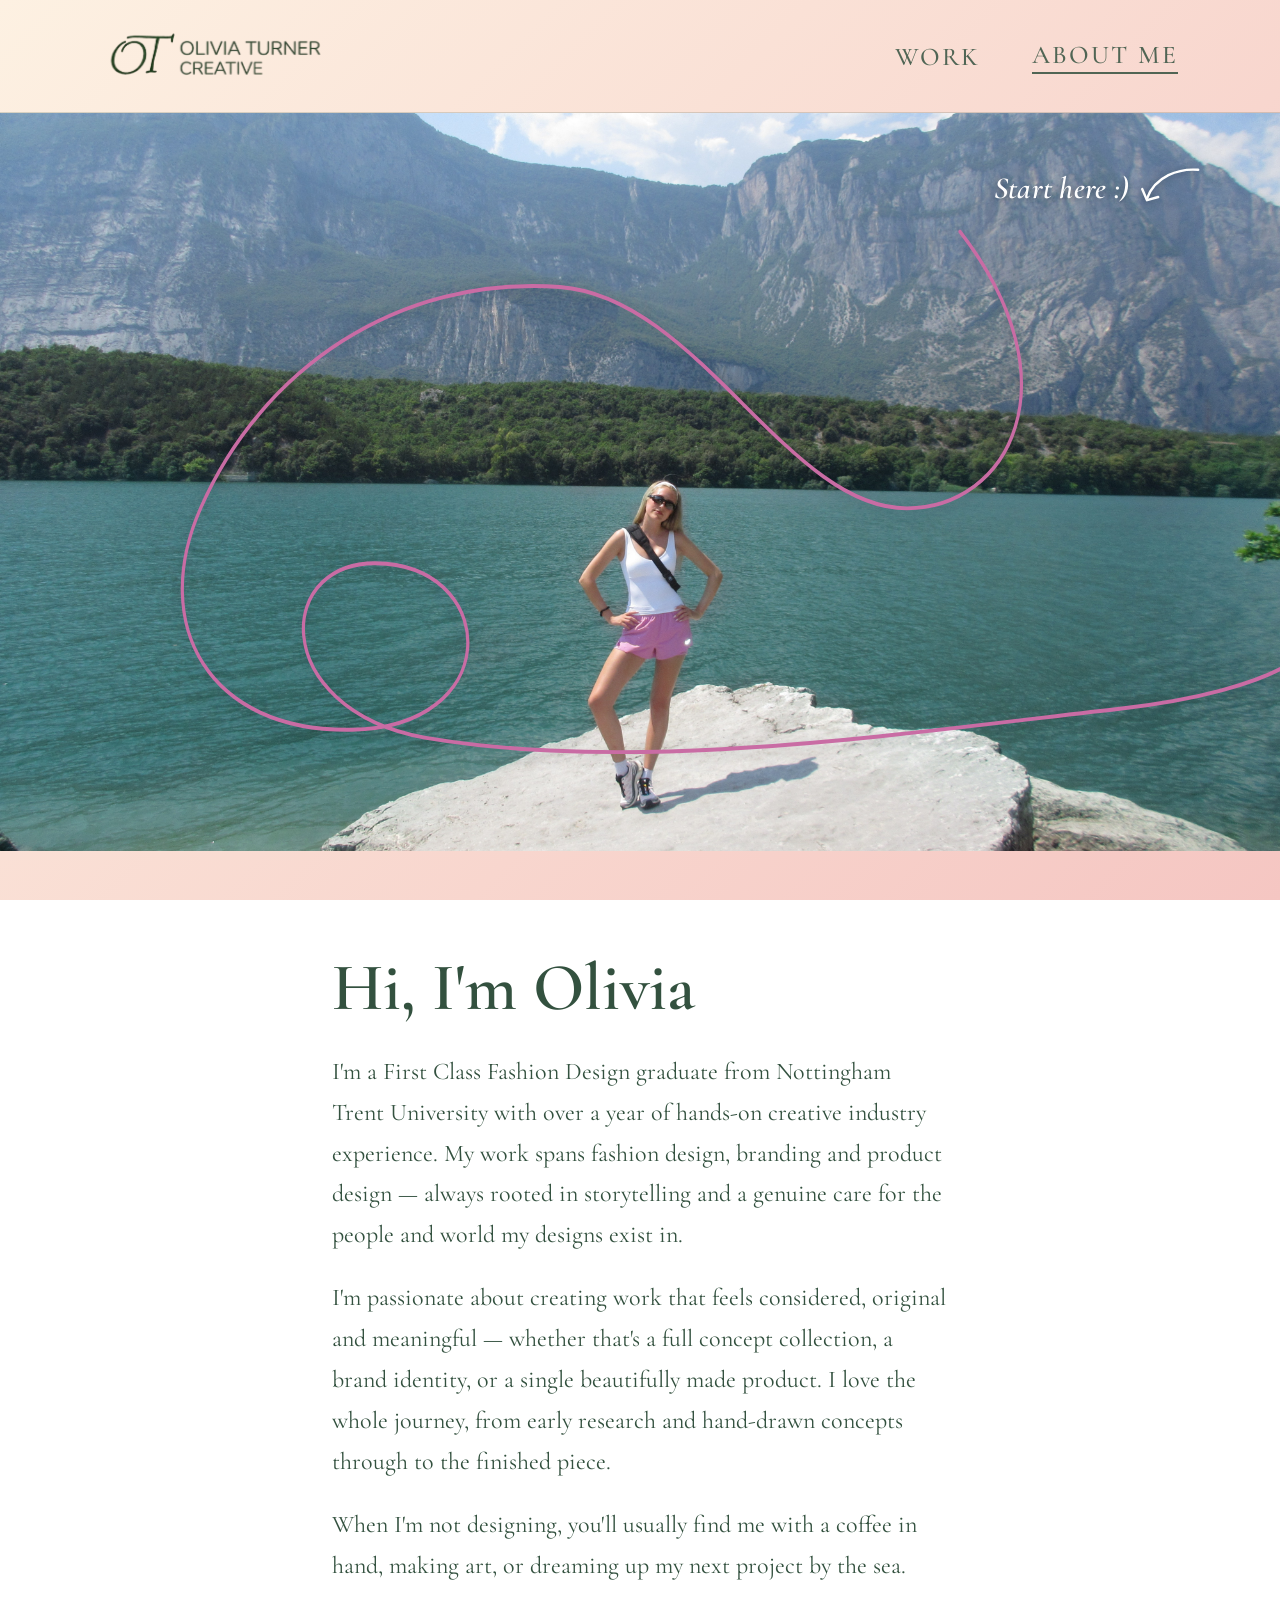
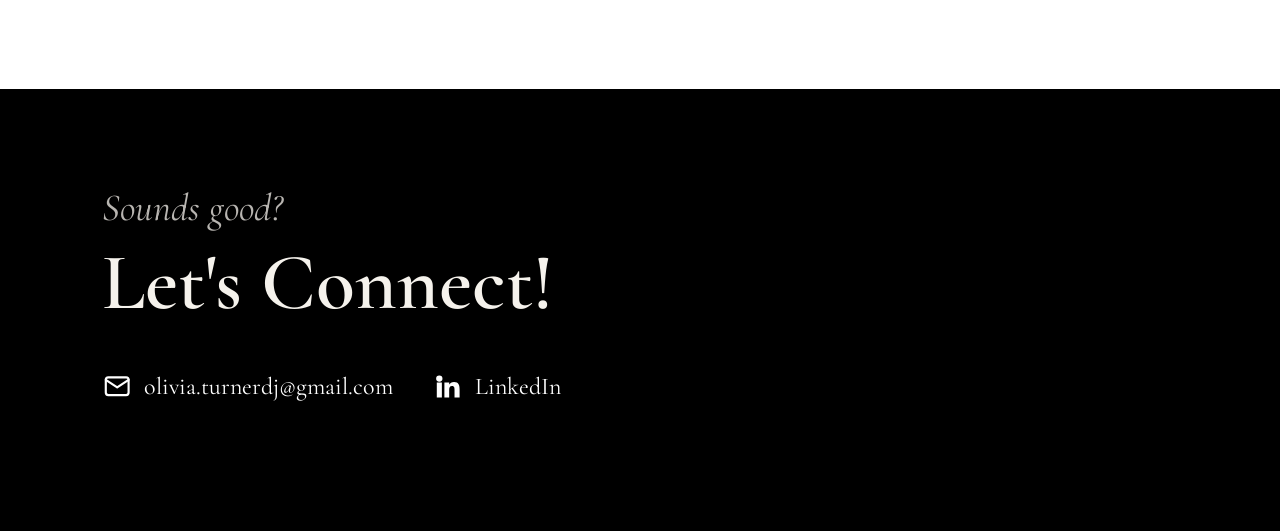
==== about.html @ 622c9cf6 "Add About Me page, rename projects 4/5, drop homepage contact footer - New about.html: hero photo, i" ====
<!DOCTYPE html>
<html lang="en">
<head>
  <meta charset="UTF-8" />
  <meta name="viewport" content="width=device-width, initial-scale=1.0" />
  <title>About Me - Olivia Turner</title>
  <link rel="preconnect" href="https://fonts.googleapis.com" />
  <link rel="preconnect" href="https://fonts.gstatic.com" crossorigin />
  <link
    href="https://fonts.googleapis.com/css2?family=Cormorant+Garamond:ital,wght@0,400;0,500;0,600;1,500&display=swap"
    rel="stylesheet"
  />
  <link rel="stylesheet" href="css/style.css" />
</head>
<body>

  <div class="bg-glow" aria-hidden="true"></div>

  <header class="site-header">
    <a href="index.html" aria-label="Back to homepage">
      <img class="site-logo" src="logo.png" alt="Olivia Turner" />
    </a>
    <nav class="site-nav">
      <a href="index.html#projects">Work</a>
      <a href="about.html" class="is-current">About Me</a>
    </nav>
  </header>

  <main class="about">

    <!-- Hero: save your photo in the project root as `about-me.jpg`
         (a warm placeholder shows until then). -->
    <section class="about-hero">
      <div class="about-hero-photo"></div>

      <svg class="about-wave" viewBox="0 0 1200 560" preserveAspectRatio="none" aria-hidden="true">
        <path id="aboutWavePath" d="" />
      </svg>

      <div class="about-start" aria-hidden="true">
        <span>Start here :)</span>
        <svg class="about-start-arrow" viewBox="0 0 80 60" fill="none" xmlns="http://www.w3.org/2000/svg">
          <path d="M74 6 C 50 4, 20 14, 10 42" stroke="currentColor" stroke-width="3" stroke-linecap="round"/>
          <path d="M4 30 L 10 44 L 24 40" stroke="currentColor" stroke-width="3" stroke-linecap="round" stroke-linejoin="round"/>
        </svg>
      </div>

      <!-- Hover dots + labels injected by js/about.js -->
      <div class="about-dots" id="aboutDots"></div>
    </section>

    <section class="about-intro">
      <h1>Hi, I'm Olivia</h1>
      <p>
        I'm a First Class Fashion Design graduate from Nottingham Trent
        University with over a year of hands-on creative industry experience.
        My work spans fashion design, branding and product design — always
        rooted in storytelling and a genuine care for the people and world my
        designs exist in.
      </p>
      <p>
        I'm passionate about creating work that feels considered, original and
        meaningful — whether that's a full concept collection, a brand identity,
        or a single beautifully made product. I love the whole journey, from
        early research and hand-drawn concepts through to the finished piece.
      </p>
      <p>
        When I'm not designing, you'll usually find me with a coffee in hand,
        making art, or dreaming up my next project by the sea.
      </p>
    </section>

    <section class="about-connect">
      <p class="about-connect-lead">Sounds good?</p>
      <h2>Let's Connect!</h2>
      <div class="about-connect-links">
        <a class="about-connect-link" href="mailto:olivia.turnerdj@gmail.com">
          <svg viewBox="0 0 24 24" fill="none" stroke="currentColor" stroke-width="1.7" stroke-linecap="round" stroke-linejoin="round" aria-hidden="true">
            <rect x="3" y="5" width="18" height="14" rx="2"/>
            <path d="M3 7l9 6 9-6"/>
          </svg>
          <span>olivia.turnerdj@gmail.com</span>
        </a>
        <a class="about-connect-link" href="https://www.linkedin.com/in/olivia-turner-design" target="_blank" rel="noopener">
          <svg viewBox="0 0 24 24" fill="currentColor" aria-hidden="true">
            <path d="M4.98 3.5a2.5 2.5 0 100 5 2.5 2.5 0 000-5zM3 9h4v12H3zM9 9h3.8v1.64h.05c.53-1 1.83-2.05 3.76-2.05C20.4 8.59 21 11.2 21 14.34V21h-4v-5.9c0-1.41-.03-3.22-1.96-3.22-1.96 0-2.26 1.53-2.26 3.11V21H9z"/>
          </svg>
          <span>LinkedIn</span>
        </a>
      </div>
    </section>

  </main>

  <script src="js/about.js"></script>
</body>
</html>
---- css/style.css ----
:root {
  --bg-start: #fdf1e2;
  --bg-end: #f5c6c2;
  --bg: #fbe3da;
  --fg: #33513f;
  --muted: #8a9182;
  --accent: #33513f;
  --marquee-color: #e8628f;
  --card-bg: #fffdf9;
  --about-line: #c96ca4; /* matched to the pink shorts in me.JPEG */
}

* {
  box-sizing: border-box;
}

html {
  scroll-behavior: smooth;
}

body {
  margin: 0;
  padding: 0;
  background: linear-gradient(135deg, var(--bg-start), var(--bg-end)) fixed;
  color: var(--fg);
  font-family: "Cormorant Garamond", "Times New Roman", Georgia, serif;
  position: relative;
}

/* Reactive background glow */
.bg-glow {
  position: fixed;
  inset: 0;
  z-index: -1;
  pointer-events: none;
  background: radial-gradient(
    38vw circle at var(--mx, 50%) var(--my, 35%),
    rgba(255, 255, 255, 0.55),
    rgba(255, 255, 255, 0) 65%
  );
}

/* Header */
.site-header {
  display: flex;
  align-items: center;
  justify-content: space-between;
  padding: 1.5rem 8vw;
  border-bottom: 1px solid rgba(51, 81, 63, 0.18);
}

.site-logo {
  height: 4rem;
  width: auto;
  display: block;
  mix-blend-mode: multiply;
}

.site-nav {
  display: flex;
  align-items: center;
  gap: 3.25rem;
}

.site-nav a {
  color: var(--fg);
  text-decoration: none;
  font-size: 1.6rem;
  font-weight: 500;
  letter-spacing: 0.08em;
  text-transform: uppercase;
  opacity: 0.85;
  transition: opacity 0.2s ease;
}

.site-nav a:hover {
  opacity: 1;
}

/* Bio */
.bio {
  min-height: 80vh;
  display: flex;
  flex-direction: column;
  align-items: center;
  justify-content: center;
  text-align: center;
  padding: 0 8vw;
}

.bio-heading {
  display: inline-flex;
  flex-direction: column;
  align-items: flex-start;
  text-align: left;
}

.bio-eyebrow {
  margin: 0;
  font-size: clamp(1.82rem, 3.64vw, 2.66rem);
  font-weight: 400;
  color: var(--fg);
}

.bio-name {
  font-size: clamp(9rem, 28.5vw, 21rem);
  font-weight: 500;
  font-style: italic;
  line-height: 0.95;
  letter-spacing: -0.01em;
  margin: -0.05em 0 1.5rem;
  color: var(--fg);
}

.bio-text {
  max-width: 52ch;
  margin-left: auto;
  margin-right: auto;
  font-size: 1.4rem;
  line-height: 1.5;
  color: var(--fg);
  opacity: 0.75;
  margin: 2.5rem 0 0;
}

/* Marquee */
.marquee {
  overflow: hidden;
  white-space: nowrap;
  padding: 0.85rem 0;
}

.marquee-track {
  display: inline-flex;
  width: max-content;
  animation: marquee 38s linear infinite;
}

.marquee-track--reverse {
  animation-name: marquee;
  animation-duration: 44s;
  animation-direction: reverse;
}

.marquee-track span {
  font-size: clamp(1.25rem, 2.2vw, 1.65rem);
  font-weight: 600;
  letter-spacing: 0.06em;
  text-transform: uppercase;
  padding: 0 1.5rem;
  color: var(--marquee-color);
}

.marquee-track span:not(:last-child)::after {
  display: none;
}

@keyframes marquee {
  from {
    transform: translateX(0);
  }
  to {
    transform: translateX(-50%);
  }
}

/* Heart line */
.heart-line {
  position: relative;
  z-index: 2;
  display: flex;
  align-items: flex-end;
  min-height: 40vh;
  padding: 4rem 8vw 5rem;
  background: linear-gradient(135deg, var(--bg-start), var(--bg-end));
  border-radius: 0 0 56px 56px;
}

.heart-line-content {
  width: 100%;
  border-bottom: 1px solid rgba(51, 81, 63, 0.18);
  padding-bottom: 1.5rem;
}

.heart-line p {
  margin: 0;
  display: inline-flex;
  align-items: center;
  gap: 0.85rem;
  font-size: clamp(1.2rem, 2.1vw, 1.6rem);
  font-style: italic;
  color: var(--fg);
}

.heart-line-arrow {
  font-style: normal;
  font-size: 1.3rem;
  animation: heart-line-arrow-bounce 2s ease-in-out infinite;
}

@keyframes heart-line-arrow-bounce {
  0%, 100% {
    transform: translateY(0);
  }
  50% {
    transform: translateY(6px);
  }
}

/* Dark section (everything beneath the marquee) */
.dark-section {
  margin-top: -56px;
  background: #000;
  color: #f5f2ec;
}

/* Projects */
.projects {
  display: grid;
  grid-template-columns: repeat(3, 1fr);
  gap: 2.5rem;
  padding: 5rem 8vw;
}

.project-card {
  appearance: none;
  background: none;
  border: none;
  padding: 0;
  font: inherit;
  color: inherit;
  text-align: left;
  cursor: pointer;
  position: relative;
}

.project-media {
  position: relative;
  height: 45vh;
  border-radius: 4px;
  overflow: hidden;
  transition: transform 0.3s ease;
}

.project-media::after {
  content: "";
  position: absolute;
  inset: 0;
  background: rgba(0, 0, 0, 0.5);
  opacity: 0;
  transition: opacity 0.3s ease;
}

.project-card:hover .project-media {
  transform: scale(1.02);
}

.project-card:hover .project-media::after {
  opacity: 1;
}

.project-card-info {
  position: absolute;
  inset: 0;
  display: flex;
  flex-direction: column;
  align-items: center;
  justify-content: center;
  text-align: center;
  padding: 1.5rem;
  opacity: 0;
  transform: translateY(10px);
  transition: opacity 0.3s ease, transform 0.3s ease;
  pointer-events: none;
}

.project-card:hover .project-card-info {
  opacity: 1;
  transform: translateY(0);
}

.project-card-info h2 {
  margin: 0;
  font-size: clamp(1.8rem, 3.2vw, 2.6rem);
  line-height: 1.15;
  color: #fff;
}

.project-card-tags {
  margin: 0.6rem 0 0;
  font-size: 1.05rem;
  font-style: italic;
  color: rgba(255, 255, 255, 0.85);
}

.project-card-tags span {
  margin-left: 1.5rem;
}

.placeholder-media {
  background: repeating-linear-gradient(
    45deg,
    #1c1c1c,
    #1c1c1c 12px,
    #262626 12px,
    #262626 24px
  );
}

.cover-image {
  background-size: cover;
  background-position: center;
}

/* Contact */
.contact {
  padding: 6rem 8vw 8rem;
}

.contact h2 {
  font-size: 1rem;
  text-transform: uppercase;
  letter-spacing: 0.1em;
  color: rgba(245, 242, 236, 0.6);
  margin: 0 0 1.5rem;
}

.contact-link {
  font-size: clamp(2rem, 6vw, 4rem);
  color: #fff;
  text-decoration: none;
  border-bottom: 2px solid #fff;
}

/* Case study (project detail takeover) */
.case-study {
  position: fixed;
  inset: 0;
  background: #000;
  z-index: 100;
  opacity: 0;
  visibility: hidden;
  transition: opacity 0.35s ease;
}

.case-study.open {
  opacity: 1;
  visibility: visible;
}

.case-scroll {
  height: 100%;
  overflow-y: auto;
  padding-top: 7.5rem;
  color: #f5f2ec;
}

.case-topbar {
  position: fixed;
  top: 0;
  left: 0;
  right: 0;
  display: flex;
  align-items: center;
  justify-content: space-between;
  padding: 1.5rem 8vw;
  background: rgba(0, 0, 0, 0.85);
  backdrop-filter: blur(6px);
  border-bottom: 1px solid rgba(245, 242, 236, 0.15);
  z-index: 10;
}

.case-logo-link {
  display: block;
  line-height: 0;
  cursor: pointer;
  transition: opacity 0.25s ease;
}

.case-logo-link:hover {
  opacity: 0.75;
}

.case-logo {
  height: 4rem;
  width: auto;
  display: block;
  filter: invert(1) brightness(1.6);
}

.case-topbar-right {
  display: flex;
  align-items: center;
  gap: 2rem;
}

.case-topbar .site-nav a {
  color: #f5f2ec;
}

.case-hero {
  height: 70vh;
  background-size: cover;
  background-position: center;
  transform: scale(1.06);
  transition: transform 1.1s ease;
}

.case-study.open .case-hero {
  transform: scale(1);
}

.case-header {
  max-width: 68ch;
  padding: 3.5rem 8vw 2.5rem;
}

.case-header h2 {
  font-size: clamp(2rem, 5vw, 3.25rem);
  margin: 0 0 0.75rem;
  letter-spacing: -0.01em;
  color: #f5f2ec;
}

.case-meta {
  margin: 0 0 1.5rem;
  font-size: 0.8rem;
  text-transform: uppercase;
  letter-spacing: 0.1em;
  color: rgba(245, 242, 236, 0.6);
}

.case-overview {
  margin: 0;
  font-size: 1.15rem;
  line-height: 1.6;
  color: rgba(245, 242, 236, 0.75);
}

/* Story layout (art-directed project breakdown) */
.case-story {
  padding: 0 8vw 6rem;
}

.case-story-row {
  margin-bottom: 2.5rem;
}

.case-story-row img {
  display: block;
  width: 100%;
  height: 100%;
  object-fit: cover;
  cursor: zoom-in;
}

.case-arch {
  border-radius: 32px;
  overflow: hidden;
}

/* Row: intro (title + tags + text on the left, image on the right) */
.case-story-intro {
  display: grid;
  grid-template-columns: 1fr 1.1fr;
  gap: 4vw;
  align-items: stretch;
  padding-top: 1.5rem;
}

.case-story-intro-text {
  display: flex;
  flex-direction: column;
  justify-content: space-between;
  height: 100%;
}

.case-story-intro-text h2 {
  font-size: clamp(2.7rem, 6.1vw, 4.4rem);
  margin: 0 0 1.25rem;
  letter-spacing: -0.01em;
  color: #f5f2ec;
}

.case-tags {
  display: flex;
  flex-wrap: wrap;
  gap: 0.75rem;
  margin-bottom: 1.5rem;
}

.case-tag {
  padding: 0.4rem 1.1rem;
  font-size: 0.85rem;
  border: 1px solid rgba(245, 242, 236, 0.4);
  border-radius: 999px;
  color: rgba(245, 242, 236, 0.85);
}

.case-story-intro-text p {
  margin: 0 0 1.5rem;
  font-size: 1.5rem;
  line-height: 1.6;
  color: rgba(245, 242, 236, 0.7);
}

.case-story-intro-text-bold {
  font-weight: 700;
  color: rgba(245, 242, 236, 0.9) !important;
}

/* Hero image stretches to exactly match the text column's height, so the
   title lines up with the top of the image and the last paragraph lines up
   with the bottom — consistent on every screen size and both projects. */
.case-story-intro-image {
  position: relative;
  align-self: stretch;
  min-height: 55vh;
}

.case-story-intro-image > a {
  position: absolute;
  inset: 0;
  display: block;
}

/* Row: pair (two images side by side) */
.case-story-pair {
  display: grid;
  grid-template-columns: 1fr 1fr;
  gap: 1.5rem;
}

.case-story-pair > div {
  height: 55vh;
}

.case-story-pair--tall > div {
  height: auto;
  aspect-ratio: 3 / 4;
}

/* Row: solo landscape image */
.case-story-solo {
  height: 60vh;
}

/* Row: flexible multi-column layout. Images size to their natural aspect and
   the columns top-align, so there's no letterbox/blank space and every column's
   top edge lines up. Match two images' heights by tuning their column "flex". */
.case-story-columns {
  display: grid;
  gap: 1.5rem;
  align-items: start;
}

.case-story-col {
  display: flex;
  flex-direction: column;
  gap: 1.5rem;
}

.case-story-col-cell > a {
  height: auto !important; /* override buildStoryImage's inline height:100% */
}

.case-story-columns .case-story-col-cell img {
  height: auto; /* natural aspect — no cover-crop, no letterboxing */
  object-fit: contain;
}

/* Row: feature (explanatory text on the left, one important image on the
   right shown large at its natural aspect, text vertically centred beside it) */
.case-story-feature {
  display: grid;
  grid-template-columns: 1fr 1.1fr;
  gap: 4vw;
  align-items: center;
}

.case-story-feature-text {
  display: flex;
  flex-direction: column;
  gap: 1.25rem;
}

.case-story-feature-heading {
  font-size: clamp(1.6rem, 2.6vw, 2.3rem);
  line-height: 1.15;
  letter-spacing: -0.01em;
  color: #f5f2ec;
  margin: 0;
}

.case-story-feature-text p {
  font-size: 1.3rem;
  line-height: 1.6;
  color: rgba(245, 242, 236, 0.7);
  margin: 0;
}

.case-story-feature-image > a {
  display: block;
  height: auto !important; /* natural aspect, not the forced 100% */
}

.case-story-feature .case-story-feature-image img {
  height: auto;
  object-fit: contain;
}

/* Row: filler text spacer */
.case-story-text {
  max-width: 90ch;
  margin: 4rem auto;
  padding: 0 2rem;
  text-align: center;
  font-size: 1.2rem;
  font-style: italic;
  line-height: 1.7;
  color: rgba(245, 242, 236, 0.6);
}

/* Row: looping video with its black background blended out to transparent */
.case-story-video {
  position: relative;
  display: flex;
  justify-content: center;
}

.case-story-video video {
  position: relative;
  z-index: 1;
  display: block;
  width: 100%;
  max-width: 495px;
  height: auto;
}

/* Decorative reformer springs in the blank space either side of the phone */
.case-story-springs {
  position: absolute;
  top: 0;
  bottom: 0;
  display: flex;
  flex-direction: column;
  justify-content: center;
  align-items: center;
  gap: 2.4rem;
  color: #f5f2ec;
  pointer-events: none;
  overflow: hidden;
}
.case-story-springs--left {
  left: 0;
  right: calc(50% + 275px);
}
.case-story-springs--right {
  right: 0;
  left: calc(50% + 275px);
}
.case-story-springs .spring {
  opacity: 0.15;
  animation: spring-breathe 6.5s ease-in-out infinite;
}
/* springs reach toward the phone: left ones grow rightward, right ones leftward */
.case-story-springs--left .spring {
  transform-origin: right center;
}
.case-story-springs--right .spring {
  transform-origin: left center;
}
@keyframes spring-breathe {
  0%,
  100% {
    transform: scaleX(0.9);
    opacity: 0.12;
  }
  50% {
    transform: scaleX(1.12);
    opacity: 0.2;
  }
}
@media (max-width: 860px) {
  .case-story-springs {
    display: none;
  }
}
@media (prefers-reduced-motion: reduce) {
  .case-story-springs .spring {
    animation: none;
  }
}

.case-gallery {
  display: grid;
  grid-template-columns: repeat(6, 1fr);
  grid-auto-rows: 12vw;
  gap: 0.75rem;
  padding: 0 8vw 6rem;
}

.case-gallery a {
  display: block;
  overflow: hidden;
  border-radius: 4px;
}

.case-gallery img {
  width: 100%;
  height: 100%;
  object-fit: cover;
  display: block;
  cursor: zoom-in;
  transition: transform 0.4s ease;
}

.case-gallery a:hover img {
  transform: scale(1.05);
}

.case-gallery a:nth-child(6n + 1) {
  grid-column: span 4;
  grid-row: span 2;
}

.case-gallery a:nth-child(6n + 2) {
  grid-column: span 2;
  grid-row: span 1;
}

.case-gallery a:nth-child(6n + 3) {
  grid-column: span 2;
  grid-row: span 1;
}

.case-gallery a:nth-child(6n + 4) {
  grid-column: span 3;
  grid-row: span 1;
}

.case-gallery a:nth-child(6n + 5) {
  grid-column: span 3;
  grid-row: span 2;
}

.case-gallery a:nth-child(6n + 6) {
  grid-column: span 6;
  grid-row: span 1;
}

/* Showcase sections (bento-style project breakdown) */
.case-sections {
  padding: 1rem 8vw 6rem;
}

.case-section {
  padding: 3.5rem 0;
  border-top: 1px solid rgba(245, 242, 236, 0.12);
}

.case-section:first-child {
  border-top: none;
}

.case-section-title {
  display: inline-block;
  margin: 0 0 1.25rem;
  padding: 0.4rem 1.1rem;
  font-size: 0.8rem;
  font-weight: 600;
  text-transform: uppercase;
  letter-spacing: 0.1em;
  color: #000;
  background: var(--marquee-color);
  border-radius: 999px;
}

.case-section-text {
  max-width: 60ch;
  margin: 0 0 2rem;
  font-size: 1.1rem;
  font-style: italic;
  line-height: 1.6;
  color: rgba(245, 242, 236, 0.65);
}

.case-bento {
  display: grid;
  grid-template-columns: repeat(6, 1fr);
  grid-auto-rows: 11vw;
  gap: 1rem;
}

.case-bento-item {
  display: block;
  grid-column: span 2;
  grid-row: span 1;
  overflow: hidden;
  border-radius: 18px;
  background: #f5f2ec;
  padding: clamp(0.9rem, 1.8vw, 1.75rem);
}

.case-bento-item img {
  width: 100%;
  height: 100%;
  object-fit: contain;
  display: block;
  cursor: zoom-in;
  transition: transform 0.4s ease;
}

.case-bento-item:hover img {
  transform: scale(1.04);
}

/* Full-bleed photographic tiles */
.case-bento-item--cover {
  padding: 0;
  background: #000;
}

.case-bento-item--cover img {
  object-fit: cover;
}

.case-bento-item:nth-child(5n + 1) {
  grid-column: span 4;
  grid-row: span 2;
}

.case-bento-item:nth-child(5n + 4) {
  grid-column: span 2;
  grid-row: span 2;
}

/* Lightbox */
.lightbox {
  position: fixed;
  inset: 0;
  background: rgba(0, 0, 0, 0.92);
  display: flex;
  align-items: center;
  justify-content: center;
  z-index: 200;
  opacity: 0;
  visibility: hidden;
  transition: opacity 0.25s ease;
}

.lightbox.open {
  opacity: 1;
  visibility: visible;
}

.lightbox-img {
  max-width: 88vw;
  max-height: 85vh;
  object-fit: contain;
  border-radius: 2px;
}

.lightbox-close,
.lightbox-nav {
  position: fixed;
  border: none;
  background: rgba(255, 255, 255, 0.1);
  color: #fff;
  cursor: pointer;
  border-radius: 50%;
}

.lightbox-close {
  top: 1.5rem;
  right: 1.5rem;
  width: 2.5rem;
  height: 2.5rem;
  font-size: 1.4rem;
}

.lightbox-nav {
  top: 50%;
  transform: translateY(-50%);
  width: 3rem;
  height: 3rem;
  font-size: 1.75rem;
}

.lightbox-prev {
  left: 1.5rem;
}

.lightbox-next {
  right: 1.5rem;
}

@media (max-width: 1000px) {
  .projects {
    grid-template-columns: repeat(2, 1fr);
  }
}

@media (max-width: 700px) {
  .projects {
    grid-template-columns: 1fr;
    padding: 3rem 6vw;
  }

  .case-hero {
    height: 40vh;
  }

  .case-header {
    padding: 2.5rem 6vw 2rem;
  }

  .case-gallery {
    grid-template-columns: repeat(2, 1fr);
    grid-auto-rows: 32vw;
    padding: 0 6vw 4rem;
  }

  .case-gallery a:nth-child(6n + 1),
  .case-gallery a:nth-child(6n + 5) {
    grid-column: span 2;
    grid-row: span 1;
  }

  .case-gallery a:nth-child(6n + 2),
  .case-gallery a:nth-child(6n + 3),
  .case-gallery a:nth-child(6n + 4),
  .case-gallery a:nth-child(6n + 6) {
    grid-column: span 1;
  }

  .case-topbar {
    padding: 1rem 6vw;
  }

  .case-topbar-right {
    gap: 1rem;
  }

  .case-topbar .site-nav {
    gap: 1.25rem;
  }

  .case-topbar .site-nav a {
    font-size: 0.85rem;
  }

  .case-scroll {
    padding-top: 6rem;
  }

  .case-story {
    padding: 0 6vw 4rem;
  }

  .case-story-intro {
    grid-template-columns: 1fr;
    gap: 2rem;
  }

  .case-story-intro-text {
    height: auto;
  }

  .case-story-intro-image {
    height: 45vh;
    min-height: 0;
    order: -1;
  }

  .case-story-pair {
    grid-template-columns: 1fr;
    gap: 1rem;
  }

  .case-story-pair > div {
    height: 40vh;
  }

  .case-story-pair--tall > div {
    height: auto;
    aspect-ratio: 3 / 4;
  }

  .case-story-solo {
    height: 35vh;
  }

  .case-story-columns {
    grid-template-columns: 1fr !important;
    gap: 1rem;
  }

  .case-story-feature {
    grid-template-columns: 1fr;
    gap: 1.5rem;
  }

  .case-story-feature-image {
    order: -1;
  }

  .case-story-col {
    transform: none !important;
  }

  .case-arch {
    border-radius: 20px;
  }

  .case-sections {
    padding: 1rem 6vw 4rem;
  }

  .case-bento {
    grid-template-columns: repeat(2, 1fr);
    grid-auto-rows: 38vw;
  }

  .case-bento-item,
  .case-bento-item:nth-child(5n + 1),
  .case-bento-item:nth-child(5n + 4) {
    grid-column: span 1;
    grid-row: span 1;
  }

  .lightbox-nav {
    width: 2.5rem;
    height: 2.5rem;
    font-size: 1.4rem;
  }
}

/* ─────────────────────────────────────────────────────────────
   About Me page
   ───────────────────────────────────────────────────────────── */
.site-nav a.is-current {
  border-bottom: 2px solid var(--fg);
  padding-bottom: 2px;
}

/* Hero photo with the interactive story line drawn over it */
.about-hero {
  position: relative;
  width: 100%;
  height: 82vh;
  min-height: 520px;
  overflow: hidden;
}

.about-hero-photo {
  position: absolute;
  inset: 0;
  background:
    url("../me.JPEG") center 42% / cover no-repeat,
    linear-gradient(135deg, #efd9c6, #e7bfb4);
}

.about-wave {
  position: absolute;
  inset: 0;
  width: 100%;
  height: 100%;
  pointer-events: none;
}

.about-wave path {
  fill: none;
  stroke: var(--about-line);
  stroke-width: 3;
  stroke-linecap: round;
  stroke-linejoin: round;
  filter: drop-shadow(0 2px 6px rgba(0, 0, 0, 0.2));
}

/* "Start here :)" cue, top-right, pointing to where the line begins */
.about-start {
  position: absolute;
  top: 7%;
  right: 6%;
  display: flex;
  align-items: center;
  gap: 0.6rem;
  color: #fff;
  font-size: clamp(1.4rem, 2.4vw, 2rem);
  font-weight: 600;
  font-style: italic;
  letter-spacing: 0.01em;
  text-shadow: 0 1px 6px rgba(0, 0, 0, 0.35);
}

.about-start-arrow {
  width: clamp(46px, 5vw, 72px);
  height: auto;
  filter: drop-shadow(0 1px 4px rgba(0, 0, 0, 0.35));
}

/* Invisible hover zones that sit on the line (no visible dots) */
.about-dots {
  position: absolute;
  inset: 0;
  pointer-events: none;
}

/* Zero-size point anchored exactly on the line; everything positions from it */
.about-dot {
  position: absolute;
  width: 0;
  height: 0;
}

.about-dot-hit {
  position: absolute;
  left: 0;
  top: 0;
  transform: translate(-50%, -50%);
  width: 134px;
  height: 134px;
  border-radius: 50%;
  cursor: pointer;
  pointer-events: auto;
}

/* Thin leader line connecting the line to its label box (as in ab3) */
.about-dot::before {
  content: "";
  position: absolute;
  left: 0;
  width: 2px;
  height: 45px;
  background: var(--about-line);
  transform: translateX(-50%) scaleY(0);
  opacity: 0;
  transition: opacity 0.2s ease, transform 0.2s ease;
}

.about-dot--top::before {
  bottom: 0;
  transform-origin: bottom;
}

.about-dot--bottom::before {
  top: 0;
  transform-origin: top;
}

.about-dot:hover::before {
  opacity: 1;
  transform: translateX(-50%) scaleY(1);
}

/* Black label box with warm cream text */
.about-dot-label {
  position: absolute;
  left: 0;
  transform: translateX(-50%) translateY(6px);
  width: max-content;
  max-width: 15rem;
  text-align: center;
  line-height: 1.25;
  background: #111;
  color: #f3e6cf;
  padding: 0.95rem 1.6rem;
  border-radius: 5px;
  font-size: 2rem;
  font-weight: 600;
  letter-spacing: 0.01em;
  box-shadow: 0 10px 28px rgba(0, 0, 0, 0.3);
  opacity: 0;
  pointer-events: none;
  transition: opacity 0.2s ease, transform 0.2s ease;
}

.about-dot-label--top {
  bottom: 48px;
}

.about-dot-label--bottom {
  top: 48px;
}

.about-dot:hover .about-dot-label {
  opacity: 1;
  transform: translateX(-50%) translateY(0);
}

/* Intro text */
.about-intro {
  max-width: 820px;
  margin: 0 auto;
  padding: 6rem 8vw 5rem;
}

.about-intro h1 {
  font-size: clamp(2.6rem, 6vw, 4.2rem);
  font-weight: 600;
  margin: 0 0 1.5rem;
}

.about-intro p {
  font-size: 1.5rem;
  line-height: 1.7;
  color: var(--fg);
  margin: 0 0 1.4rem;
}

/* Let's Connect — dark closing block (echoes the site's dark sections) */
.about-connect {
  background: #000;
  color: #f5f2ec;
  padding: 6rem 8vw 8rem;
}

.about-connect-lead {
  font-size: clamp(1.6rem, 3vw, 2.4rem);
  margin: 0;
  color: rgba(245, 242, 236, 0.75);
  font-style: italic;
}

.about-connect h2 {
  font-size: clamp(2.6rem, 7vw, 5rem);
  font-weight: 600;
  margin: 0.2rem 0 2.5rem;
}

.about-connect-links {
  display: flex;
  flex-wrap: wrap;
  align-items: center;
  gap: 2.5rem;
}

.about-connect-link {
  display: inline-flex;
  align-items: center;
  gap: 0.7rem;
  color: #fff;
  text-decoration: none;
  font-size: 1.5rem;
  border-bottom: 2px solid transparent;
  transition: border-color 0.2s ease;
}

.about-connect-link:hover {
  border-bottom-color: #fff;
}

.about-connect-link svg {
  width: 1.9rem;
  height: 1.9rem;
  flex-shrink: 0;
}

@media (max-width: 700px) {
  .about-hero {
    height: 62vh;
    min-height: 380px;
  }

  .about-start {
    top: 5%;
    font-size: 1.2rem;
  }

  .about-dot-label {
    font-size: 1.5rem;
  }

  .about-intro {
    padding: 4rem 6vw 3rem;
  }

  .about-intro p {
    font-size: 1.3rem;
  }

  .about-connect {
    padding: 4rem 6vw 6rem;
  }

  .about-connect-links {
    gap: 1.5rem;
  }
}
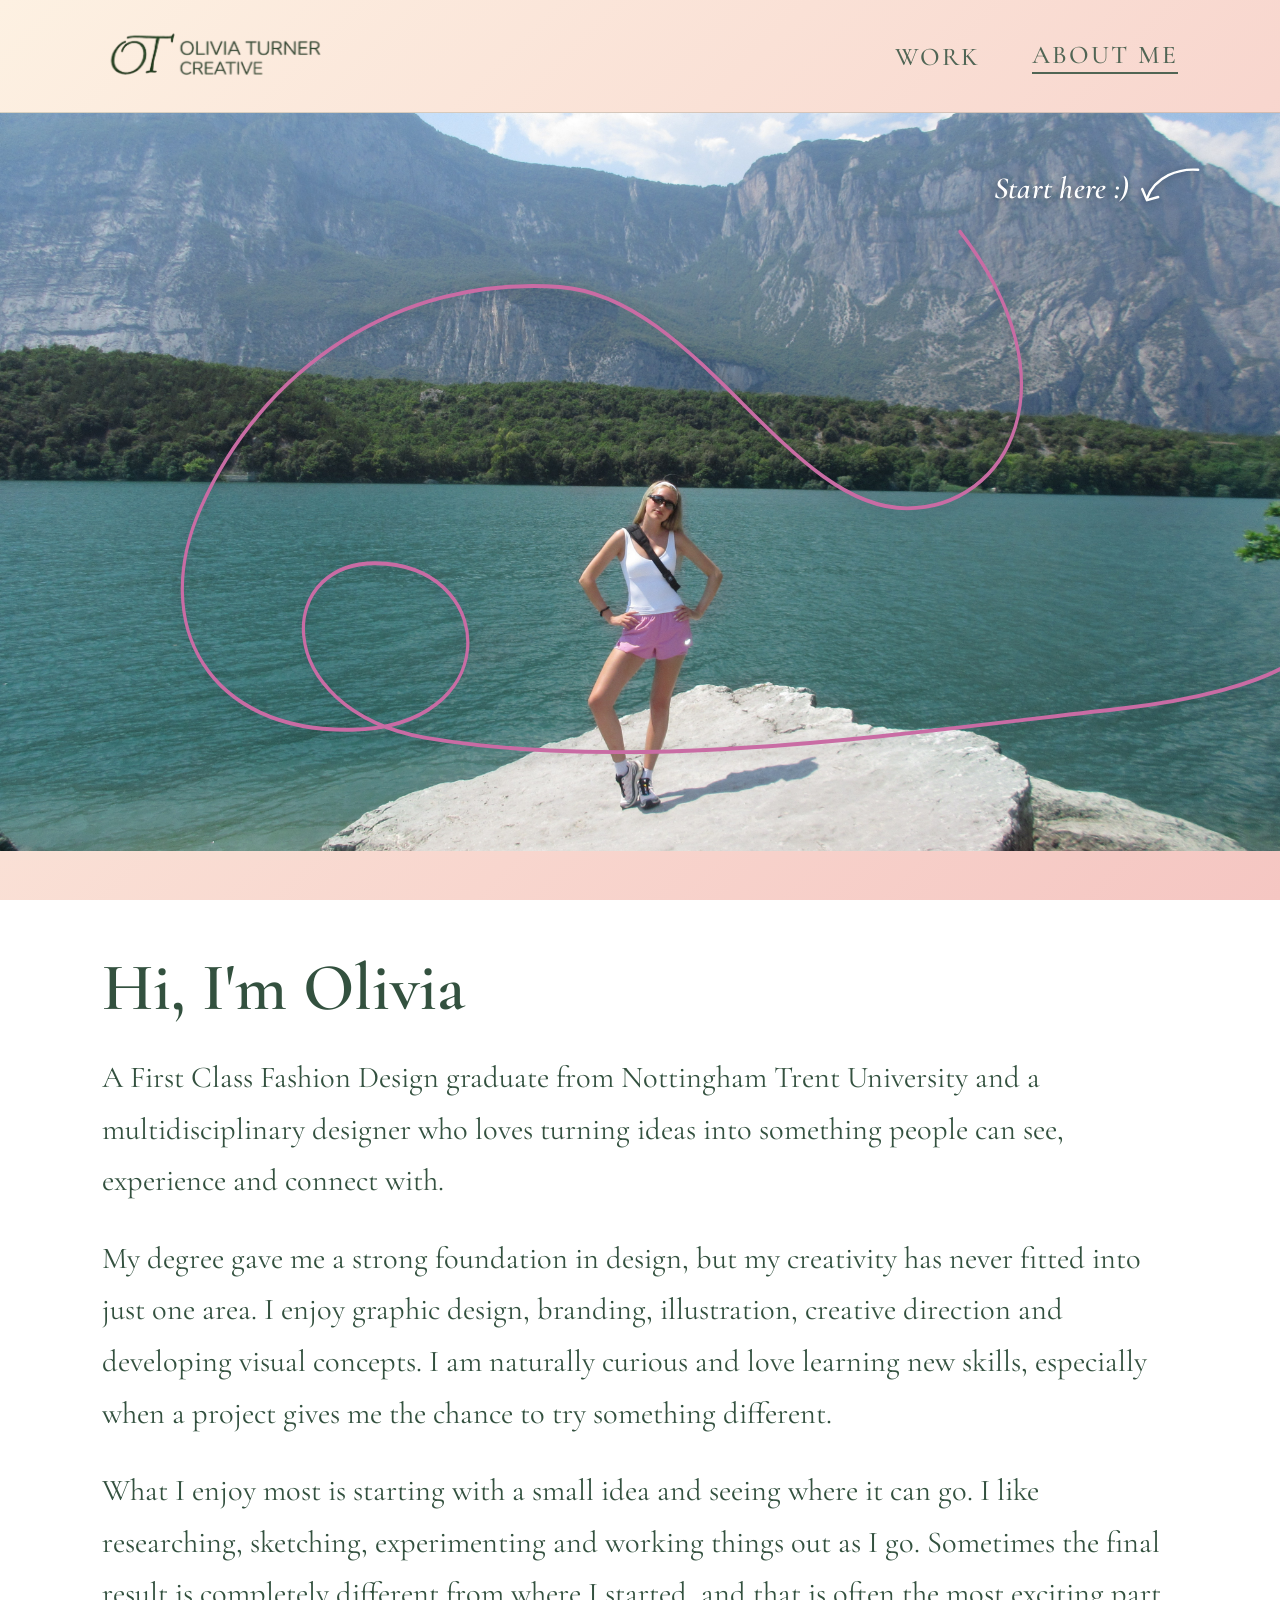
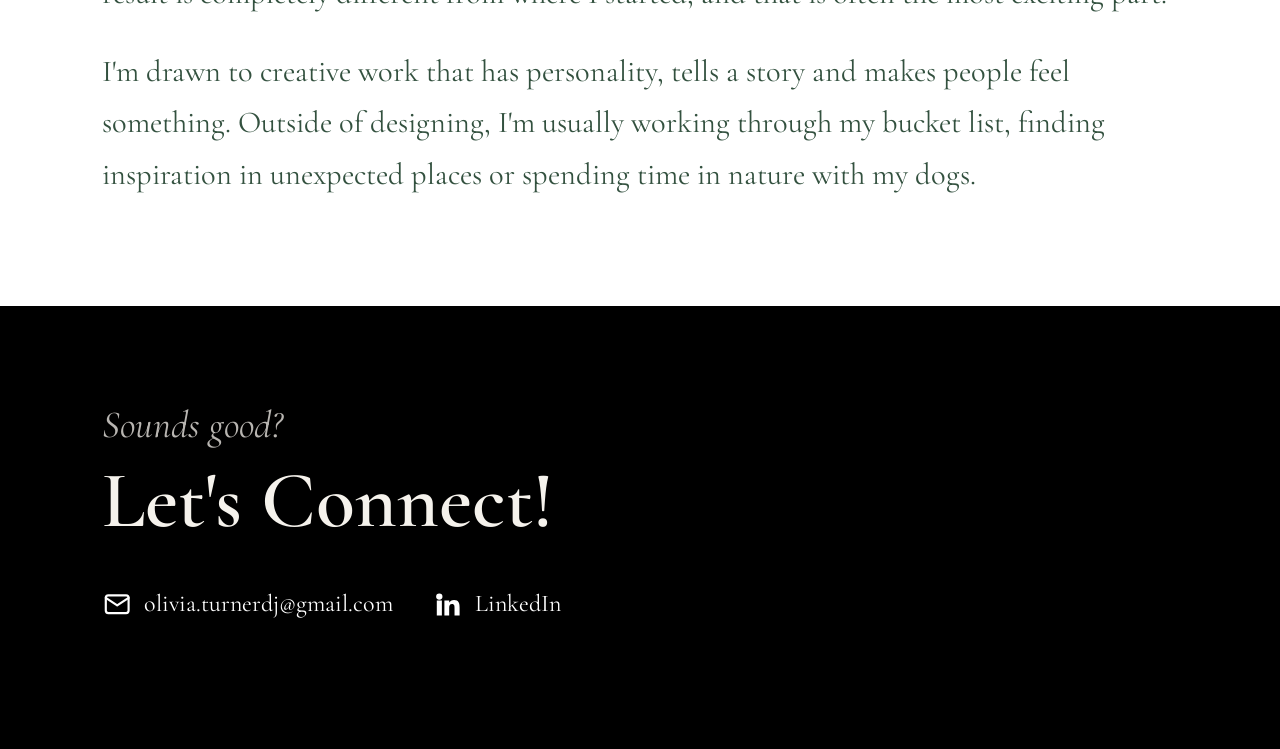
==== commit a81777b5: "Build out OCEANS, Universal Works & About; mobile polish + coming-soon card - Project 4 (OCEANS by O" ====
--- a/about.html
+++ b/about.html
@@ -49,24 +49,35 @@
       <div class="about-dots" id="aboutDots"></div>
     </section>
 
+    <!-- Touch/small-screen fallback for the hover-only hero traits, injected
+         by js/about.js and shown only where hover isn't available. -->
+    <ul class="about-traits" id="aboutTraits" aria-label="A few things about me"></ul>
+
     <section class="about-intro">
       <h1>Hi, I'm Olivia</h1>
       <p>
-        I'm a First Class Fashion Design graduate from Nottingham Trent
-        University with over a year of hands-on creative industry experience.
-        My work spans fashion design, branding and product design — always
-        rooted in storytelling and a genuine care for the people and world my
-        designs exist in.
+        A First Class Fashion Design graduate from Nottingham Trent
+        University and a multidisciplinary designer who loves turning ideas into
+        something people can see, experience and connect with.
       </p>
       <p>
-        I'm passionate about creating work that feels considered, original and
-        meaningful — whether that's a full concept collection, a brand identity,
-        or a single beautifully made product. I love the whole journey, from
-        early research and hand-drawn concepts through to the finished piece.
+        My degree gave me a strong foundation in design, but my creativity has
+        never fitted into just one area. I enjoy graphic design, branding,
+        illustration, creative direction and developing visual concepts. I am
+        naturally curious and love learning new skills, especially when a
+        project gives me the chance to try something different.
       </p>
       <p>
-        When I'm not designing, you'll usually find me with a coffee in hand,
-        making art, or dreaming up my next project by the sea.
+        What I enjoy most is starting with a small idea and seeing where it can
+        go. I like researching, sketching, experimenting and working things out
+        as I go. Sometimes the final result is completely different from where I
+        started, and that is often the most exciting part.
+      </p>
+      <p>
+        I'm drawn to creative work that has personality, tells a story and makes
+        people feel something. Outside of designing, I'm usually working through
+        my bucket list, finding inspiration in unexpected places or spending
+        time in nature with my dogs.
       </p>
     </section>
 
--- a/css/style.css
+++ b/css/style.css
@@ -25,6 +25,7 @@
   color: var(--fg);
   font-family: "Cormorant Garamond", "Times New Roman", Georgia, serif;
   position: relative;
+  overflow-x: hidden;
 }
 
 /* Reactive background glow */
@@ -279,6 +280,18 @@
   transform: translateY(0);
 }
 
+/* Touch devices (no mouse to hover, e.g. phones): the title + tags can't be
+   revealed on hover, so show them — and their dark scrim — permanently. */
+@media (hover: none) {
+  .project-media::after {
+    opacity: 1;
+  }
+  .project-card-info {
+    opacity: 1;
+    transform: translateY(0);
+  }
+}
+
 .project-card-info h2 {
   margin: 0;
   font-size: clamp(1.8rem, 3.2vw, 2.6rem);
@@ -310,6 +323,93 @@
 .cover-image {
   background-size: cover;
   background-position: center;
+}
+
+/* "Coming soon" teaser card — not clickable, always shows its message. */
+.project-card--soon {
+  cursor: default;
+}
+
+.project-soon-media {
+  display: flex;
+  align-items: center;
+  justify-content: center;
+  text-align: center;
+  padding: 2rem;
+  background: #faf6f0;
+  border: 2px dashed rgba(0, 0, 0, 0.2);
+}
+
+/* Neutralise the hover behaviours the other cards use. */
+.project-card--soon:hover .project-media {
+  transform: none;
+}
+.project-soon-media::after {
+  display: none;
+}
+
+.project-soon-content {
+  max-width: 24rem;
+}
+
+.project-soon-eyebrow {
+  display: inline-block;
+  font-size: 0.82rem;
+  letter-spacing: 0.24em;
+  text-transform: uppercase;
+  color: var(--marquee-color);
+  margin-bottom: 1rem;
+}
+
+.project-soon-media h2 {
+  margin: 0 0 0.75rem;
+  font-size: clamp(1.8rem, 3.2vw, 2.6rem);
+  line-height: 1.15;
+  color: #111;
+}
+
+.project-soon-media p {
+  margin: 0;
+  font-size: 1.1rem;
+  font-style: italic;
+  line-height: 1.5;
+  color: rgba(0, 0, 0, 0.6);
+}
+
+/* Gentle pulsing dots — a quiet "in progress" cue. */
+.project-soon-dots {
+  display: flex;
+  justify-content: center;
+  gap: 0.5rem;
+  margin-top: 1.4rem;
+}
+
+.project-soon-dots span {
+  width: 8px;
+  height: 8px;
+  border-radius: 50%;
+  background: var(--marquee-color);
+  opacity: 0.35;
+  animation: soon-pulse 1.4s ease-in-out infinite;
+}
+
+.project-soon-dots span:nth-child(2) {
+  animation-delay: 0.2s;
+}
+.project-soon-dots span:nth-child(3) {
+  animation-delay: 0.4s;
+}
+
+@keyframes soon-pulse {
+  0%,
+  100% {
+    opacity: 0.3;
+    transform: translateY(0);
+  }
+  50% {
+    opacity: 1;
+    transform: translateY(-3px);
+  }
 }
 
 /* Contact */
@@ -459,6 +559,13 @@
   overflow: hidden;
 }
 
+/* Round the image itself too, so the arched corners stay visible even when an
+   image is scaled down with `zoom` (a transform that insets the image inside
+   its wrapper, leaving the wrapper's rounded corners in the empty margin). */
+.case-arch img {
+  border-radius: 32px;
+}
+
 /* Row: intro (title + tags + text on the left, image on the right) */
 .case-story-intro {
   display: grid;
@@ -567,6 +674,22 @@
 .case-story-columns .case-story-col-cell img {
   height: auto; /* natural aspect — no cover-crop, no letterboxing */
   object-fit: contain;
+}
+
+.case-story-col-text-wrap {
+  flex: 1;
+  display: flex;
+  align-items: center;
+  justify-content: center;
+}
+
+.case-story-col-text {
+  margin: 0;
+  padding: 0 0.25rem;
+  text-align: center;
+  font-size: 1.05rem;
+  line-height: 1.7;
+  color: rgba(245, 242, 236, 0.6);
 }
 
 /* Row: feature (explanatory text on the left, one important image on the
@@ -619,6 +742,46 @@
   font-style: italic;
   line-height: 1.7;
   color: rgba(245, 242, 236, 0.6);
+}
+
+.case-story-link {
+  color: #e8628f;
+  text-decoration: none;
+  border-bottom: 1px solid rgba(232, 98, 143, 0.5);
+  padding-bottom: 2px;
+  font-style: normal;
+  transition: color 0.2s ease, border-color 0.2s ease;
+}
+
+.case-story-link:visited {
+  color: #e8628f;
+}
+
+.case-story-link:hover {
+  color: #f083a6;
+  border-color: #f083a6;
+}
+
+/* Row: inline, responsive YouTube embed */
+.case-story-embed {
+  display: flex;
+  justify-content: center;
+}
+
+.case-embed-frame {
+  position: relative;
+  width: 100%;
+  max-width: 960px;
+  aspect-ratio: 16 / 9;
+}
+
+.case-embed-frame iframe {
+  position: absolute;
+  inset: 0;
+  width: 100%;
+  height: 100%;
+  border: 0;
+  display: block;
 }
 
 /* Row: looping video with its black background blended out to transparent */
@@ -899,9 +1062,77 @@
   .projects {
     grid-template-columns: repeat(2, 1fr);
   }
+
+  /* Scale the hero word down so it stops overflowing on tablets. The
+     desktop clamp has a 9rem floor that is far too large below ~1000px. */
+  .bio-name {
+    font-size: clamp(5.5rem, 19vw, 15rem);
+  }
+
+  .bio-text {
+    font-size: 1.3rem;
+  }
 }
 
 @media (max-width: 700px) {
+  /* Make the Work / About Me nav clearer and easier to tap on phones */
+  .site-header {
+    padding: 1rem 5vw;
+    gap: 0.75rem;
+  }
+
+  .site-logo {
+    height: 2.5rem;
+  }
+
+  .site-nav {
+    gap: 1rem;
+    flex-shrink: 0;
+  }
+
+  .site-nav a {
+    font-size: 1.2rem;
+    font-weight: 700;
+    letter-spacing: 0.04em;
+    opacity: 1;
+    white-space: nowrap;
+  }
+
+  /* Hero: shrink the giant "Portfolio" word so it fits within the
+     viewport instead of spilling off both edges, and tighten spacing. */
+  .bio {
+    min-height: 72vh;
+    padding: 2.5rem 6vw 1rem;
+  }
+
+  .bio-eyebrow {
+    font-size: clamp(1.4rem, 6vw, 2rem);
+  }
+
+  .bio-name {
+    font-size: clamp(3.75rem, 18vw, 8rem);
+    margin-bottom: 1rem;
+  }
+
+  .bio-text {
+    font-size: 1.2rem;
+    margin-top: 2rem;
+  }
+
+  .marquee {
+    padding: 0.6rem 0;
+  }
+
+  .marquee-track span {
+    padding: 0 1rem;
+  }
+
+  .heart-line {
+    min-height: 32vh;
+    padding: 3rem 6vw 3.5rem;
+    border-radius: 0 0 40px 40px;
+  }
+
   .projects {
     grid-template-columns: 1fr;
     padding: 3rem 6vw;
@@ -1033,6 +1264,35 @@
     width: 2.5rem;
     height: 2.5rem;
     font-size: 1.4rem;
+  }
+}
+
+/* Extra-small phones: keep the header on one line and the hero readable */
+@media (max-width: 400px) {
+  .site-header {
+    padding: 0.9rem 4vw;
+    gap: 0.5rem;
+  }
+
+  .site-logo {
+    height: 2rem;
+  }
+
+  .site-nav {
+    gap: 0.6rem;
+  }
+
+  .site-nav a {
+    font-size: 0.95rem;
+    letter-spacing: 0.02em;
+  }
+
+  .bio-name {
+    font-size: clamp(3rem, 17vw, 5rem);
+  }
+
+  .bio-text {
+    font-size: 1.1rem;
   }
 }
 
@@ -1189,9 +1449,28 @@
   transform: translateX(-50%) translateY(0);
 }
 
+/* Auto-revealed state (used on touch devices, driven by js in sequence) —
+   mirrors the hover reveal so a phone shows the same line-following effect. */
+.about-dot.is-revealed::before {
+  opacity: 1;
+  transform: translateX(-50%) scaleY(1);
+}
+
+.about-dot.is-revealed .about-dot-label {
+  opacity: 1;
+  transform: translateX(-50%) translateY(0);
+}
+
+/* Touch/small-screen fallback for the hover-only hero traits. Hidden by
+   default (desktop uses the interactive line); revealed as chips below. */
+.about-traits {
+  display: none;
+  margin: 0;
+}
+
 /* Intro text */
 .about-intro {
-  max-width: 820px;
+  max-width: none;
   margin: 0 auto;
   padding: 6rem 8vw 5rem;
 }
@@ -1203,10 +1482,10 @@
 }
 
 .about-intro p {
-  font-size: 1.5rem;
+  font-size: 1.9rem;
   line-height: 1.7;
   color: var(--fg);
-  margin: 0 0 1.4rem;
+  margin: 0 0 1.6rem;
 }
 
 /* Let's Connect — dark closing block (echoes the site's dark sections) */
@@ -1259,8 +1538,8 @@
 
 @media (max-width: 700px) {
   .about-hero {
-    height: 62vh;
-    min-height: 380px;
+    height: 52vh;
+    min-height: 340px;
   }
 
   .about-start {
@@ -1273,11 +1552,16 @@
   }
 
   .about-intro {
-    padding: 4rem 6vw 3rem;
+    padding: 3.5rem 6vw 3rem;
+  }
+
+  .about-intro h1 {
+    font-size: clamp(2.2rem, 9vw, 3.2rem);
   }
 
   .about-intro p {
-    font-size: 1.3rem;
+    font-size: 1.25rem;
+    line-height: 1.65;
   }
 
   .about-connect {
@@ -1285,6 +1569,82 @@
   }
 
   .about-connect-links {
-    gap: 1.5rem;
-  }
-}
+    gap: 1.25rem;
+  }
+
+  .about-connect-link {
+    font-size: 1.3rem;
+  }
+}
+
+/* Narrow, mouse-driven windows (a desktop browser shrunk small): the hover
+   line still works but is cramped, so fall back to a simple chip list. Touch
+   devices are handled separately below, so exclude them here. */
+@media (max-width: 700px) {
+  html:not(.is-touch) .about-hero .about-start {
+    display: none;
+  }
+
+  html:not(.is-touch) .about-dots {
+    display: none;
+  }
+
+  html:not(.is-touch) .about-traits {
+    display: flex;
+    flex-wrap: wrap;
+    justify-content: center;
+    gap: 0.6rem;
+    max-width: 640px;
+    margin: 2.25rem auto -1rem;
+    padding: 0 6vw;
+    list-style: none;
+  }
+
+  html:not(.is-touch) .about-traits li {
+    padding: 0.4rem 1.05rem;
+    font-size: 1.05rem;
+    color: var(--about-line);
+    border: 1px solid var(--about-line);
+    border-radius: 999px;
+    white-space: nowrap;
+  }
+}
+
+/* Touch devices (phones): no mouse to hover, so js auto-plays the labels along
+   the line in sequence. Keep the line + dots, drop the "Start here" hint and
+   the chip fallback, and stop the invisible hit zones grabbing taps. */
+html.is-touch .about-hero .about-start {
+  display: none;
+}
+
+html.is-touch .about-traits {
+  display: none;
+}
+
+html.is-touch .about-dot-hit {
+  pointer-events: none;
+}
+
+/* Taller hero + smaller label boxes on touch so the auto-revealed words have
+   room above/below the line instead of clipping against the hero edges. */
+html.is-touch .about-hero {
+  height: 64vh;
+  min-height: 500px;
+}
+
+html.is-touch .about-dot-label {
+  font-size: 1.15rem;
+  padding: 0.6rem 1rem;
+  max-width: 12rem;
+}
+
+@media (max-width: 400px) {
+  .about-connect-link {
+    font-size: 1.15rem;
+  }
+
+  .about-traits li {
+    font-size: 0.95rem;
+    padding: 0.35rem 0.85rem;
+  }
+}
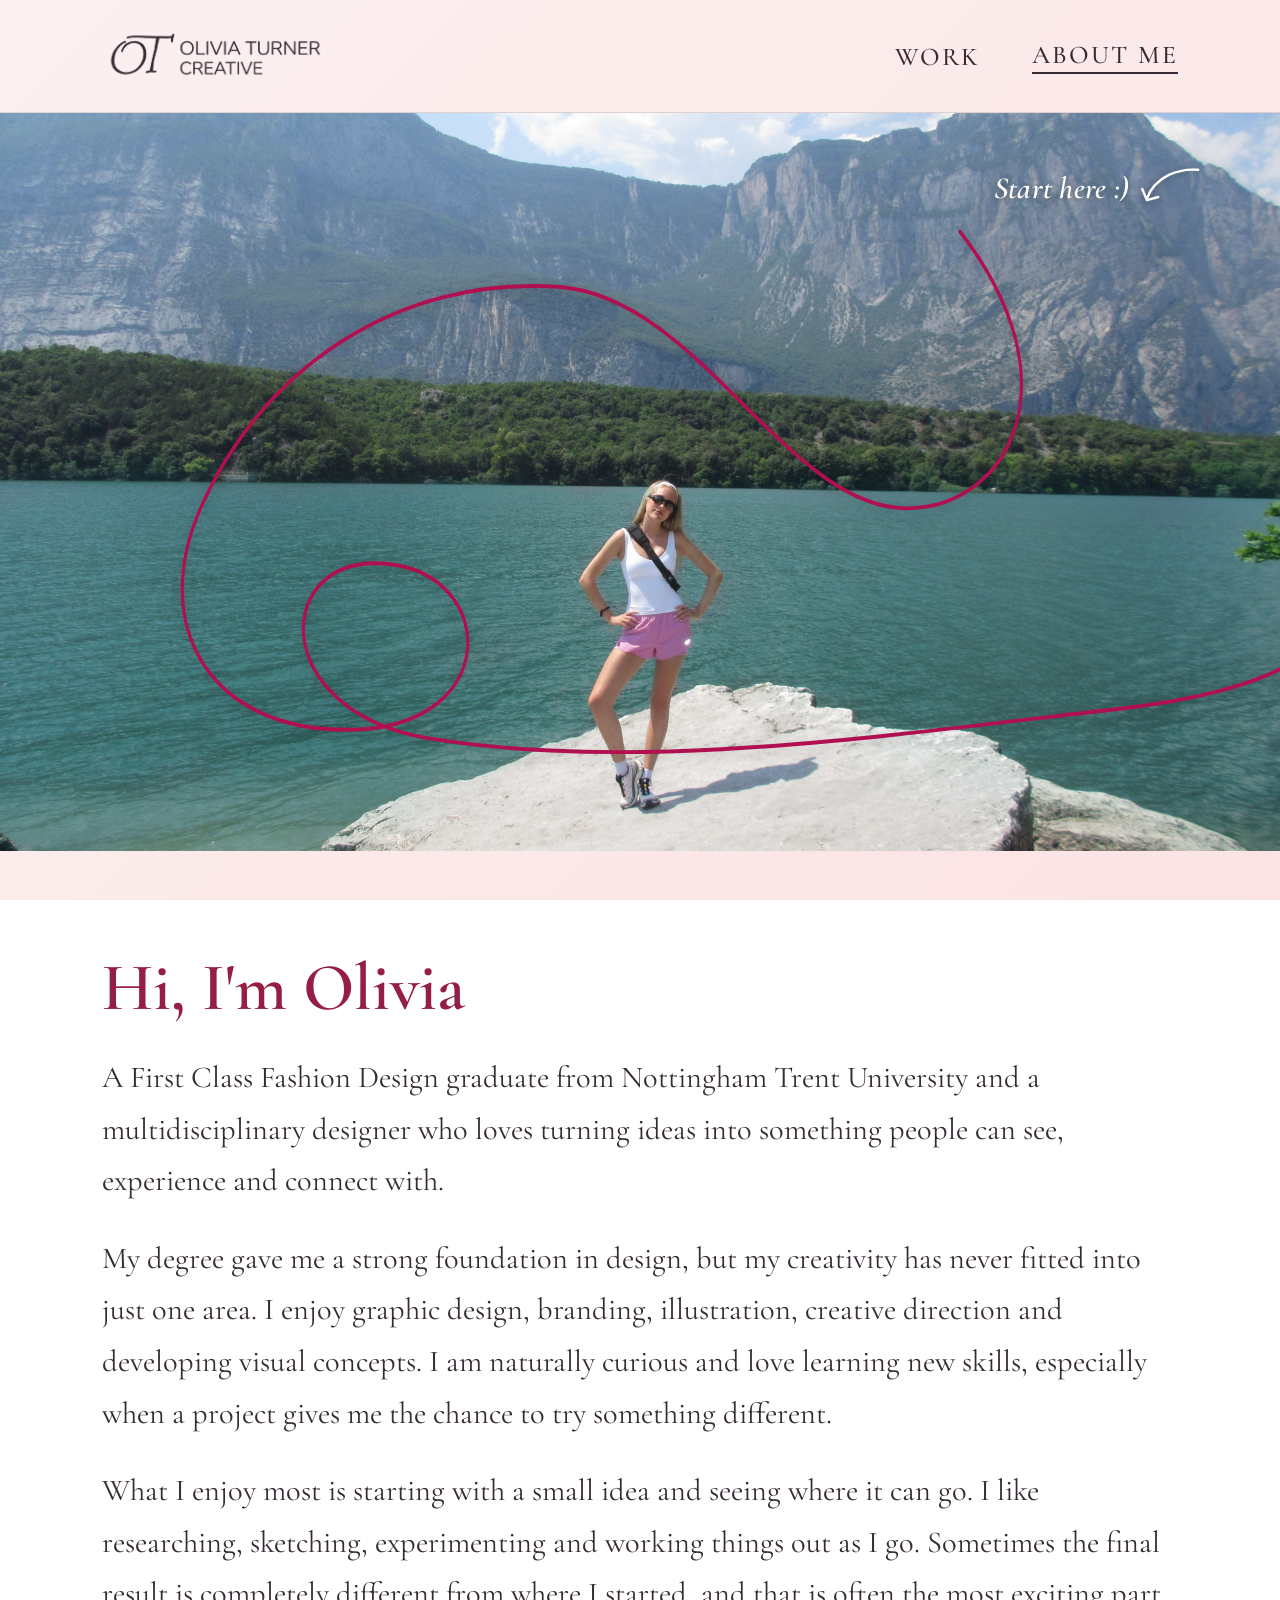
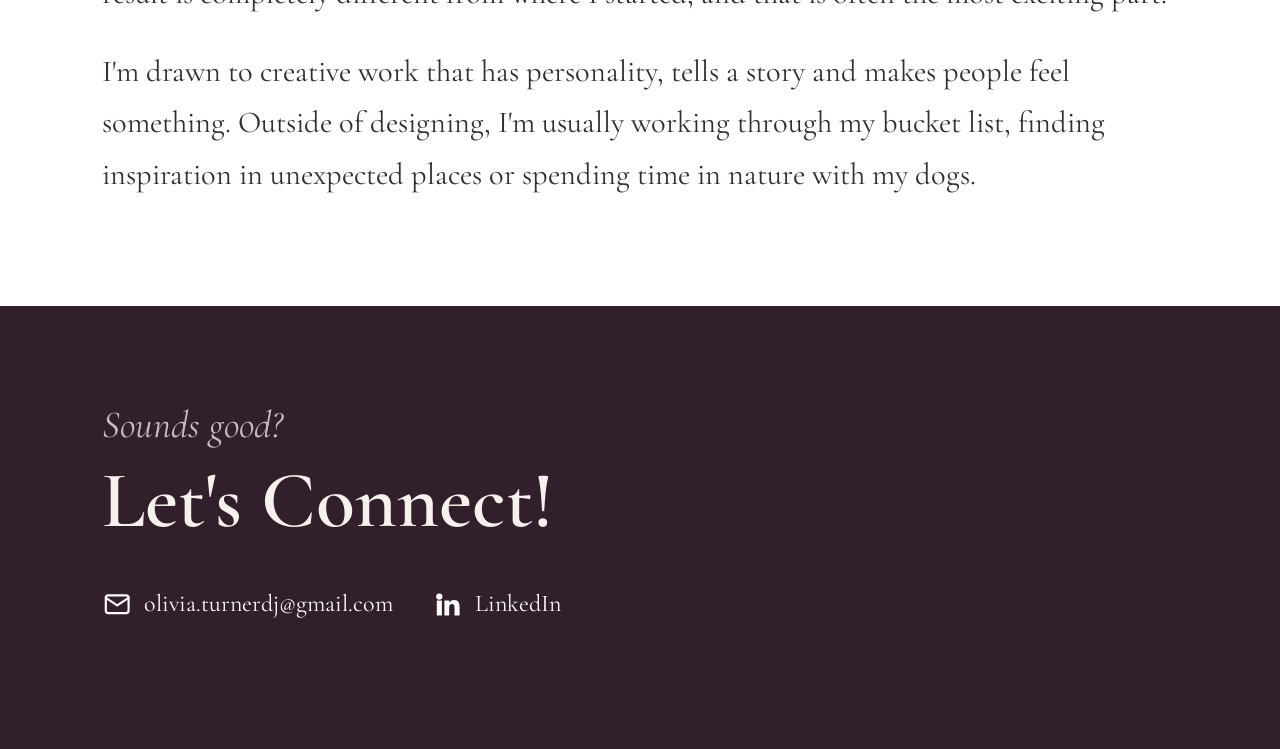
==== commit 1e25ad33: "Share blush, burgundy, raspberry and deep plum palette across homepage and About Palette moves to :r" ====
--- a/about.html
+++ b/about.html
@@ -18,7 +18,7 @@
 
   <header class="site-header">
     <a href="index.html" aria-label="Back to homepage">
-      <img class="site-logo" src="logo.png" alt="Olivia Turner" />
+      <img class="site-logo" src="logo-plum.png" alt="Olivia Turner" />
     </a>
     <nav class="site-nav">
       <a href="index.html#projects">Work</a>
--- a/css/style.css
+++ b/css/style.css
@@ -1,13 +1,19 @@
+/* Shared palette for every page: blush background, burgundy headings,
+   plum-charcoal text, raspberry accents and deep plum dark sections. */
 :root {
-  --bg-start: #fdf1e2;
-  --bg-end: #f5c6c2;
-  --bg: #fbe3da;
-  --fg: #33513f;
-  --muted: #8a9182;
-  --accent: #33513f;
-  --marquee-color: #e8628f;
+  --bg-start: #fcf0f0;
+  --bg-mid: #fceaea;
+  --bg-end: #fbe3e4;
+  --bg: #fceaea;
+  --fg: #352b35;
+  --fg-line: rgba(53, 43, 53, 0.14);
+  --heading: #941f42;
+  --muted: #6e636d;
+  --accent: #b01050;
+  --marquee-color: #b01050;
+  --section-bg: #311f2b;
   --card-bg: #fffdf9;
-  --about-line: #c96ca4; /* matched to the pink shorts in me.JPEG */
+  --about-line: var(--accent);
 }
 
 * {
@@ -21,7 +27,7 @@
 body {
   margin: 0;
   padding: 0;
-  background: linear-gradient(135deg, var(--bg-start), var(--bg-end)) fixed;
+  background: linear-gradient(135deg, var(--bg-start), var(--bg-mid), var(--bg-end)) fixed;
   color: var(--fg);
   font-family: "Cormorant Garamond", "Times New Roman", Georgia, serif;
   position: relative;
@@ -47,14 +53,15 @@
   align-items: center;
   justify-content: space-between;
   padding: 1.5rem 8vw;
-  border-bottom: 1px solid rgba(51, 81, 63, 0.18);
-}
-
+  border-bottom: 1px solid var(--fg-line);
+}
+
+/* logo-plum.png is plum on transparent: no blend modes or filters, so the
+   artwork shows exactly #352B35 */
 .site-logo {
   height: 4rem;
   width: auto;
   display: block;
-  mix-blend-mode: multiply;
 }
 
 .site-nav {
@@ -70,23 +77,26 @@
   font-weight: 500;
   letter-spacing: 0.08em;
   text-transform: uppercase;
-  opacity: 0.85;
+  opacity: 1;
   transition: opacity 0.2s ease;
 }
 
 .site-nav a:hover {
-  opacity: 1;
+  opacity: 0.7;
 }
 
 /* Bio */
+/* Sized to its content (not the full screen) so the work shows up sooner */
 .bio {
-  min-height: 80vh;
   display: flex;
   flex-direction: column;
-  align-items: center;
-  justify-content: center;
-  text-align: center;
-  padding: 0 8vw;
+  align-items: flex-start;
+  text-align: left;
+  /* Same 8vw side padding as .projects, so the intro lines up with the grid */
+  /* Top trims a little on short screens to pay for the extra room below
+     "Explore work" (+12px short screens, up to +20px on tall ones). */
+  padding: clamp(1.25rem, 8vh - 2.5rem, 3rem) 8vw
+    calc(clamp(1.5rem, 3.5vh, 2.5rem) + clamp(12px, 1.8vh, 20px));
 }
 
 .bio-heading {
@@ -98,37 +108,76 @@
 
 .bio-eyebrow {
   margin: 0;
-  font-size: clamp(1.82rem, 3.64vw, 2.66rem);
+  font-size: clamp(1.55rem, 3.09vw, 2.26rem);
   font-weight: 400;
   color: var(--fg);
 }
 
 .bio-name {
-  font-size: clamp(9rem, 28.5vw, 21rem);
+  font-size: clamp(4.5rem, min(10.5vw, 15vh), 11rem);
   font-weight: 500;
   font-style: italic;
   line-height: 0.95;
   letter-spacing: -0.01em;
-  margin: -0.05em 0 1.5rem;
-  color: var(--fg);
+  margin: -0.05em 0 0.5rem;
+  color: var(--heading);
 }
 
 .bio-text {
-  max-width: 52ch;
-  margin-left: auto;
-  margin-right: auto;
-  font-size: 1.4rem;
+  max-width: 46ch;
+  font-size: 1.25rem;
   line-height: 1.5;
   color: var(--fg);
-  opacity: 0.75;
-  margin: 2.5rem 0 0;
+  margin: 1rem 0 0;
+}
+
+/* "Explore work ↓" — underlined jump link down to the project grid */
+.bio-cta {
+  display: inline-flex;
+  align-items: center;
+  gap: 0.5rem;
+  margin-top: calc(1.25rem + clamp(8px, 1.1vh, 12px));
+  font-size: 1.3rem;
+  font-weight: 600;
+  color: var(--fg);
+  text-decoration: none;
+}
+
+.bio-cta-label {
+  text-decoration: underline;
+  text-decoration-thickness: 1px;
+  text-underline-offset: 0.3em;
+}
+
+.bio-cta-arrow {
+  animation: arrow-bounce 2s ease-in-out infinite;
+}
+
+@keyframes arrow-bounce {
+  0%, 100% {
+    transform: translateY(0);
+  }
+  50% {
+    transform: translateY(6px);
+  }
+}
+
+.bio-cta:hover .bio-cta-label {
+  text-decoration-thickness: 2px;
 }
 
 /* Marquee */
+/* Sits above the dark section's corner pieces so the words stay on top */
+.marquee-group {
+  position: relative;
+  z-index: 2;
+  padding-bottom: 1.25rem;
+}
+
 .marquee {
   overflow: hidden;
   white-space: nowrap;
-  padding: 0.85rem 0;
+  padding: 0.6rem 0;
 }
 
 .marquee-track {
@@ -148,12 +197,20 @@
   font-weight: 600;
   letter-spacing: 0.06em;
   text-transform: uppercase;
-  padding: 0 1.5rem;
+  display: flex;
+  align-items: center;
   color: var(--marquee-color);
 }
 
-.marquee-track span:not(:last-child)::after {
-  display: none;
+/* Bullet after every word, including the last, so the loop point is
+   separated too. Its box is exactly the old 3rem gap, so each set keeps
+   the same width and the scroll speed is unchanged. */
+.marquee-track span::after {
+  content: "•";
+  display: inline-block;
+  width: 3rem;
+  text-align: center;
+  font-size: 0.7em;
 }
 
 @keyframes marquee {
@@ -165,54 +222,35 @@
   }
 }
 
-/* Heart line */
-.heart-line {
-  position: relative;
-  z-index: 2;
-  display: flex;
-  align-items: flex-end;
-  min-height: 40vh;
-  padding: 4rem 8vw 5rem;
-  background: linear-gradient(135deg, var(--bg-start), var(--bg-end));
-  border-radius: 0 0 56px 56px;
-}
-
-.heart-line-content {
-  width: 100%;
-  border-bottom: 1px solid rgba(51, 81, 63, 0.18);
-  padding-bottom: 1.5rem;
-}
-
-.heart-line p {
-  margin: 0;
-  display: inline-flex;
-  align-items: center;
-  gap: 0.85rem;
-  font-size: clamp(1.2rem, 2.1vw, 1.6rem);
-  font-style: italic;
-  color: var(--fg);
-}
-
-.heart-line-arrow {
-  font-style: normal;
-  font-size: 1.3rem;
-  animation: heart-line-arrow-bounce 2s ease-in-out infinite;
-}
-
-@keyframes heart-line-arrow-bounce {
-  0%, 100% {
-    transform: translateY(0);
-  }
-  50% {
-    transform: translateY(6px);
-  }
-}
-
 /* Dark section (everything beneath the marquee) */
 .dark-section {
-  margin-top: -56px;
-  background: #000;
+  --cap-radius: 56px;
+  position: relative;
+  background: var(--section-bg, #000);
   color: #f5f2ec;
+}
+
+/* Two corner pieces in the section colour, just above the dark section, give
+   the light area rounded bottom corners. The light colour is the page
+   background showing through, so there's no seam against the cursor glow. */
+.dark-section::before,
+.dark-section::after {
+  content: "";
+  position: absolute;
+  top: calc(-1 * var(--cap-radius));
+  width: var(--cap-radius);
+  height: var(--cap-radius);
+  pointer-events: none;
+}
+
+.dark-section::before {
+  left: 0;
+  background: radial-gradient(circle at 100% 0, transparent calc(var(--cap-radius) - 0.5px), var(--section-bg, #000) var(--cap-radius));
+}
+
+.dark-section::after {
+  right: 0;
+  background: radial-gradient(circle at 0 0, transparent calc(var(--cap-radius) - 0.5px), var(--section-bg, #000) var(--cap-radius));
 }
 
 /* Projects */
@@ -220,7 +258,16 @@
   display: grid;
   grid-template-columns: repeat(3, 1fr);
   gap: 2.5rem;
-  padding: 5rem 8vw;
+  padding: 2rem 8vw 5rem;
+}
+
+/* Small credit line under the project grid (grid sits on a dark section) */
+.built-credit {
+  margin: -2.5rem 0 0;
+  padding: 0 8vw 4rem;
+  font-size: 0.9rem;
+  letter-spacing: 0.01em;
+  color: rgba(245, 242, 236, 0.5);
 }
 
 .project-card {
@@ -336,7 +383,7 @@
   justify-content: center;
   text-align: center;
   padding: 2rem;
-  background: #faf6f0;
+  background: var(--bg-start);
   border: 2px dashed rgba(0, 0, 0, 0.2);
 }
 
@@ -1058,6 +1105,18 @@
   right: 1.5rem;
 }
 
+/* Shorter laptop screens: slim the header so the first row of work fits */
+@media (min-width: 701px) and (max-height: 820px) {
+  .site-header {
+    padding-top: 1rem;
+    padding-bottom: 1rem;
+  }
+
+  .site-logo {
+    height: 3.25rem;
+  }
+}
+
 @media (max-width: 1000px) {
   .projects {
     grid-template-columns: repeat(2, 1fr);
@@ -1066,11 +1125,11 @@
   /* Scale the hero word down so it stops overflowing on tablets. The
      desktop clamp has a 9rem floor that is far too large below ~1000px. */
   .bio-name {
-    font-size: clamp(5.5rem, 19vw, 15rem);
+    font-size: clamp(3.5rem, 10.5vw, 6.5rem);
   }
 
   .bio-text {
-    font-size: 1.3rem;
+    font-size: 1.2rem;
   }
 }
 
@@ -1098,44 +1157,46 @@
     white-space: nowrap;
   }
 
-  /* Hero: shrink the giant "Portfolio" word so it fits within the
-     viewport instead of spilling off both edges, and tighten spacing. */
+  /* Hero: shrink the headline so it fits within the viewport (it wraps
+     onto two lines on phones), and tighten spacing. */
   .bio {
-    min-height: 72vh;
-    padding: 2.5rem 6vw 1rem;
+    padding: 2.5rem 6vw calc(2rem + 14px);
   }
 
   .bio-eyebrow {
-    font-size: clamp(1.4rem, 6vw, 2rem);
+    font-size: clamp(1.19rem, 5.1vw, 1.7rem);
   }
 
   .bio-name {
-    font-size: clamp(3.75rem, 18vw, 8rem);
+    font-size: clamp(3.25rem, 17vw, 6rem);
     margin-bottom: 1rem;
   }
 
   .bio-text {
+    font-size: 1.1rem;
+    margin-top: 1.25rem;
+  }
+
+  .bio-cta {
     font-size: 1.2rem;
-    margin-top: 2rem;
+    margin-top: calc(1.5rem + 10px);
   }
 
   .marquee {
     padding: 0.6rem 0;
   }
 
-  .marquee-track span {
-    padding: 0 1rem;
-  }
-
-  .heart-line {
-    min-height: 32vh;
-    padding: 3rem 6vw 3.5rem;
-    border-radius: 0 0 40px 40px;
+  .marquee-track span::after {
+    width: 2rem;
+  }
+
+  .dark-section {
+    --cap-radius: 40px;
   }
 
   .projects {
     grid-template-columns: 1fr;
-    padding: 3rem 6vw;
+    padding: 1.5rem 6vw 3rem;
   }
 
   .case-hero {
@@ -1288,11 +1349,11 @@
   }
 
   .bio-name {
-    font-size: clamp(3rem, 17vw, 5rem);
+    font-size: clamp(2.75rem, 16vw, 4.5rem);
   }
 
   .bio-text {
-    font-size: 1.1rem;
+    font-size: 1.05rem;
   }
 }
 
@@ -1318,7 +1379,7 @@
   inset: 0;
   background:
     url("../me.JPEG") center 42% / cover no-repeat,
-    linear-gradient(135deg, #efd9c6, #e7bfb4);
+    linear-gradient(135deg, var(--bg-start), var(--bg-end));
 }
 
 .about-wave {
@@ -1414,7 +1475,7 @@
   transform: translateX(-50%) scaleY(1);
 }
 
-/* Black label box with warm cream text */
+/* Deep plum label box with blush text */
 .about-dot-label {
   position: absolute;
   left: 0;
@@ -1423,8 +1484,8 @@
   max-width: 15rem;
   text-align: center;
   line-height: 1.25;
-  background: #111;
-  color: #f3e6cf;
+  background: var(--section-bg);
+  color: var(--bg-start);
   padding: 0.95rem 1.6rem;
   border-radius: 5px;
   font-size: 2rem;
@@ -1479,6 +1540,7 @@
   font-size: clamp(2.6rem, 6vw, 4.2rem);
   font-weight: 600;
   margin: 0 0 1.5rem;
+  color: var(--heading);
 }
 
 .about-intro p {
@@ -1490,7 +1552,7 @@
 
 /* Let's Connect — dark closing block (echoes the site's dark sections) */
 .about-connect {
-  background: #000;
+  background: var(--section-bg);
   color: #f5f2ec;
   padding: 6rem 8vw 8rem;
 }
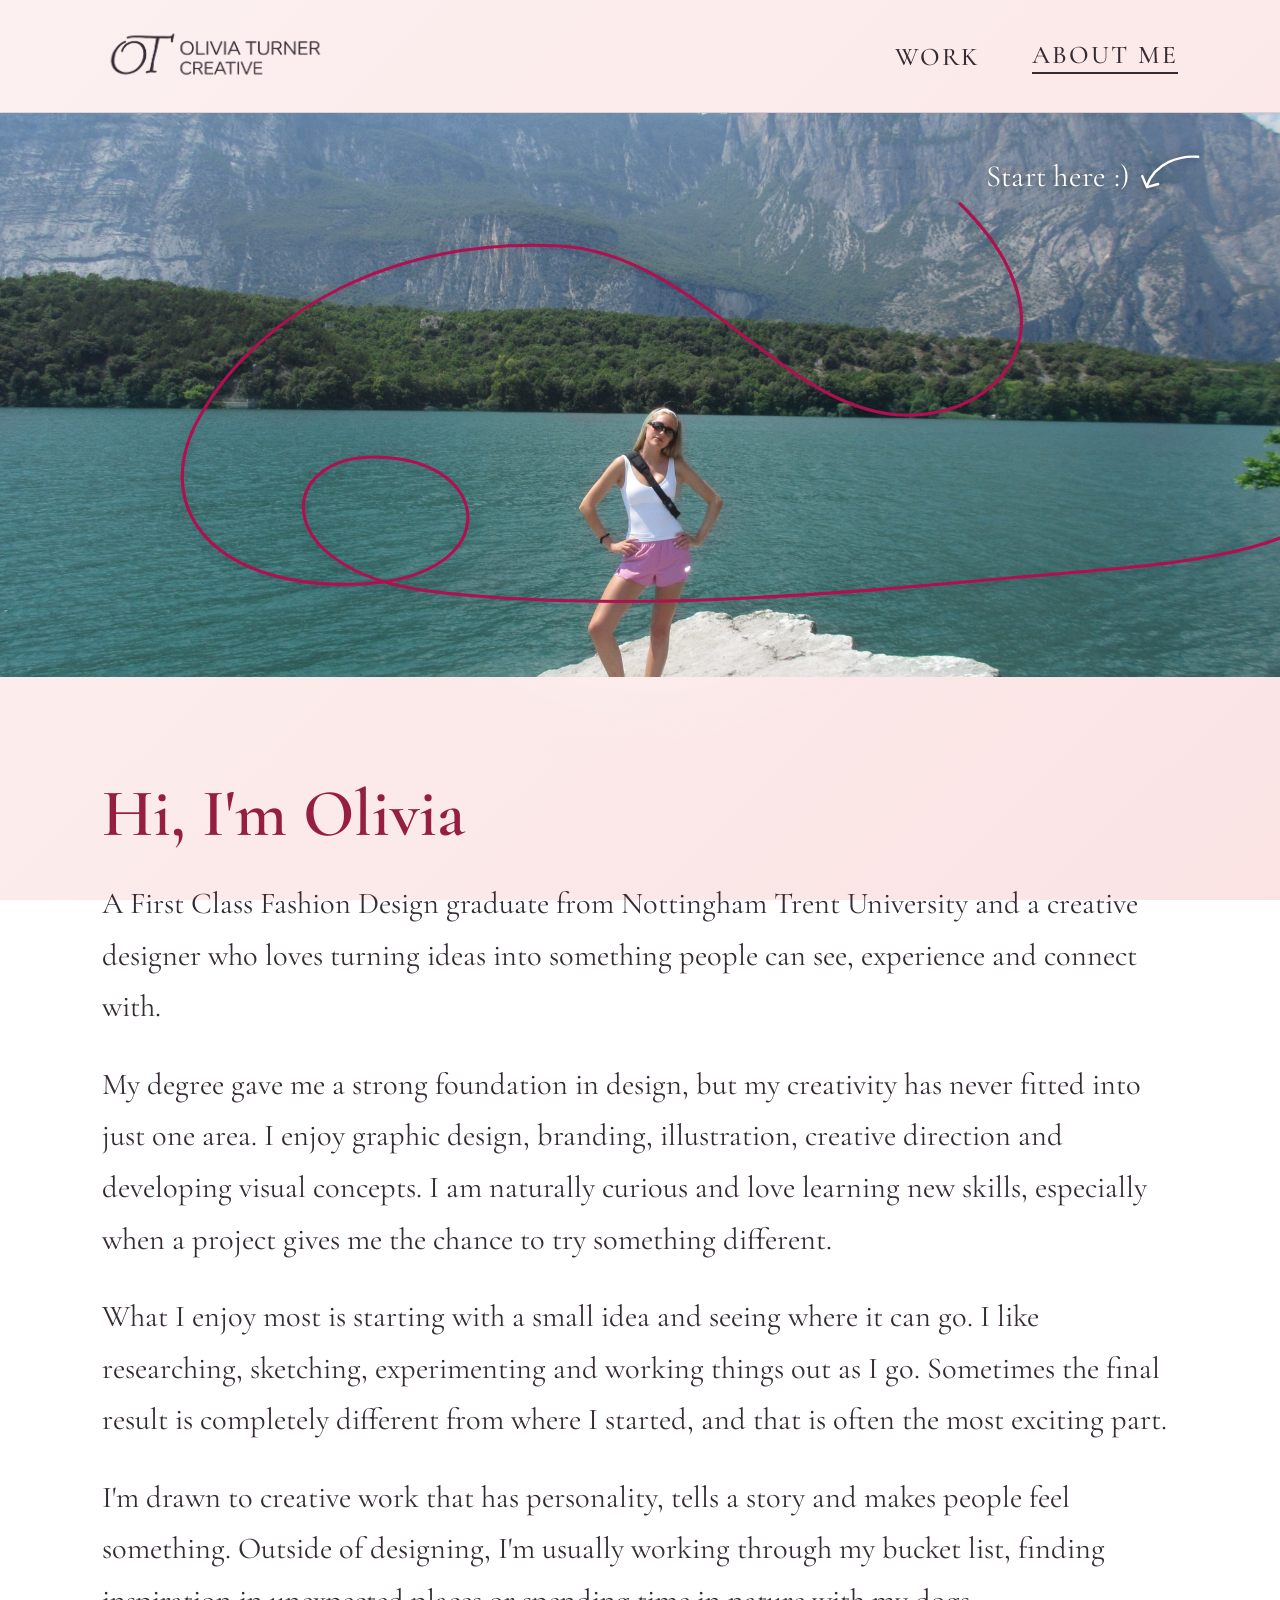
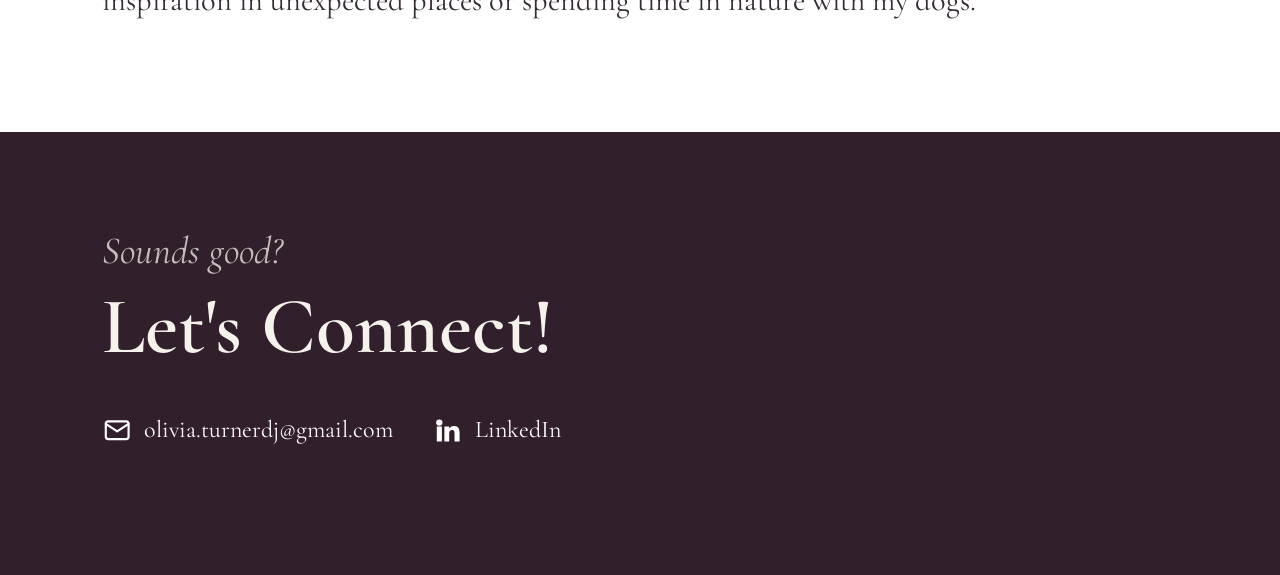
==== commit c2b93e18: "About intro: multidisciplinary designer -> creative designer Co-Authored-By: Claude Opus 5 (1M conte" ====
--- a/about.html
+++ b/about.html
@@ -57,7 +57,7 @@
       <h1>Hi, I'm Olivia</h1>
       <p>
         A First Class Fashion Design graduate from Nottingham Trent
-        University and a multidisciplinary designer who loves turning ideas into
+        University and a creative designer who loves turning ideas into
         something people can see, experience and connect with.
       </p>
       <p>
--- a/css/style.css
+++ b/css/style.css
@@ -167,6 +167,35 @@
 }
 
 /* Marquee */
+/* Homepage light area (intro + skills). Rounded, clipped box so the cursor
+   spotlight can't reach the header, the dark section or project images.
+   Transparent, so the page's blush gradient still shows through. */
+.hero-light {
+  --cap-radius: 56px;
+  position: relative;
+  isolation: isolate;
+  overflow: hidden;
+  border-radius: 0 0 var(--cap-radius) var(--cap-radius);
+}
+
+.hero-glow {
+  position: absolute;
+  inset: 0;
+  z-index: -1;
+  pointer-events: none;
+  background: radial-gradient(
+    38vw circle at var(--gx, 50%) var(--gy, 35%),
+    rgba(255, 255, 255, 0.55),
+    rgba(255, 255, 255, 0) 65%
+  );
+  opacity: 0;
+  transition: opacity 0.45s ease;
+}
+
+.hero-light.is-lit .hero-glow {
+  opacity: 1;
+}
+
 /* Sits above the dark section's corner pieces so the words stay on top */
 .marquee-group {
   position: relative;
@@ -528,11 +557,12 @@
   opacity: 0.75;
 }
 
+/* logo-blush.png is already blush on transparent — no filter, so the artwork
+   shows exactly #FCEAEA against the black header */
 .case-logo {
   height: 4rem;
   width: auto;
   display: block;
-  filter: invert(1) brightness(1.6);
 }
 
 .case-topbar-right {
@@ -541,8 +571,13 @@
   gap: 2rem;
 }
 
+/* Project pages: blush logo and nav on the black header */
 .case-topbar .site-nav a {
-  color: #f5f2ec;
+  color: var(--bg-mid);
+}
+
+.case-topbar .site-nav a.is-current {
+  border-bottom-color: var(--bg-mid);
 }
 
 .case-hero {
@@ -1190,7 +1225,8 @@
     width: 2rem;
   }
 
-  .dark-section {
+  .dark-section,
+  .hero-light {
     --cap-radius: 40px;
   }
 
@@ -1366,11 +1402,14 @@
 }
 
 /* Hero photo with the interactive story line drawn over it */
+/* Height follows the screen height, leaving room for the header (~5–7rem),
+   the intro's 6rem top padding, the heading itself and a little breathing
+   room, so "Hi, I'm Olivia" is visible on load. Phones and touch devices
+   override this below. */
 .about-hero {
   position: relative;
   width: 100%;
-  height: 82vh;
-  min-height: 520px;
+  height: clamp(360px, calc(100vh - 21rem), 82vh);
   overflow: hidden;
 }
 
@@ -1409,8 +1448,9 @@
   gap: 0.6rem;
   color: #fff;
   font-size: clamp(1.4rem, 2.4vw, 2rem);
-  font-weight: 600;
-  font-style: italic;
+  /* Same face as the page's body text (Cormorant Garamond regular) */
+  font-weight: 400;
+  font-style: normal;
   letter-spacing: 0.01em;
   text-shadow: 0 1px 6px rgba(0, 0, 0, 0.35);
 }
@@ -1457,7 +1497,8 @@
   background: var(--about-line);
   transform: translateX(-50%) scaleY(0);
   opacity: 0;
-  transition: opacity 0.2s ease, transform 0.2s ease;
+  /* slower fade-out once a hover label's 2s hold ends */
+  transition: opacity 0.45s ease, transform 0.45s ease;
 }
 
 .about-dot--top::before {
@@ -1470,9 +1511,12 @@
   transform-origin: top;
 }
 
-.about-dot:hover::before {
+/* Mouse/trackpad reveal. about.js adds .is-hovered straight away and removes
+   it 2s after the pointer leaves both the hit zone and the label. */
+.about-dot.is-hovered::before {
   opacity: 1;
   transform: translateX(-50%) scaleY(1);
+  transition-duration: 0.2s;
 }
 
 /* Deep plum label box with blush text */
@@ -1494,7 +1538,7 @@
   box-shadow: 0 10px 28px rgba(0, 0, 0, 0.3);
   opacity: 0;
   pointer-events: none;
-  transition: opacity 0.2s ease, transform 0.2s ease;
+  transition: opacity 0.45s ease, transform 0.45s ease;
 }
 
 .about-dot-label--top {
@@ -1505,9 +1549,12 @@
   top: 48px;
 }
 
-.about-dot:hover .about-dot-label {
+.about-dot.is-hovered .about-dot-label {
   opacity: 1;
   transform: translateX(-50%) translateY(0);
+  transition-duration: 0.2s;
+  /* hovering the visible label itself keeps it open */
+  pointer-events: auto;
 }
 
 /* Auto-revealed state (used on touch devices, driven by js in sequence) —
@@ -1687,6 +1734,12 @@
   pointer-events: none;
 }
 
+/* Keep the auto-play fade speed on touch as it was */
+html.is-touch .about-dot::before,
+html.is-touch .about-dot-label {
+  transition-duration: 0.2s;
+}
+
 /* Taller hero + smaller label boxes on touch so the auto-revealed words have
    room above/below the line instead of clipping against the hero edges. */
 html.is-touch .about-hero {
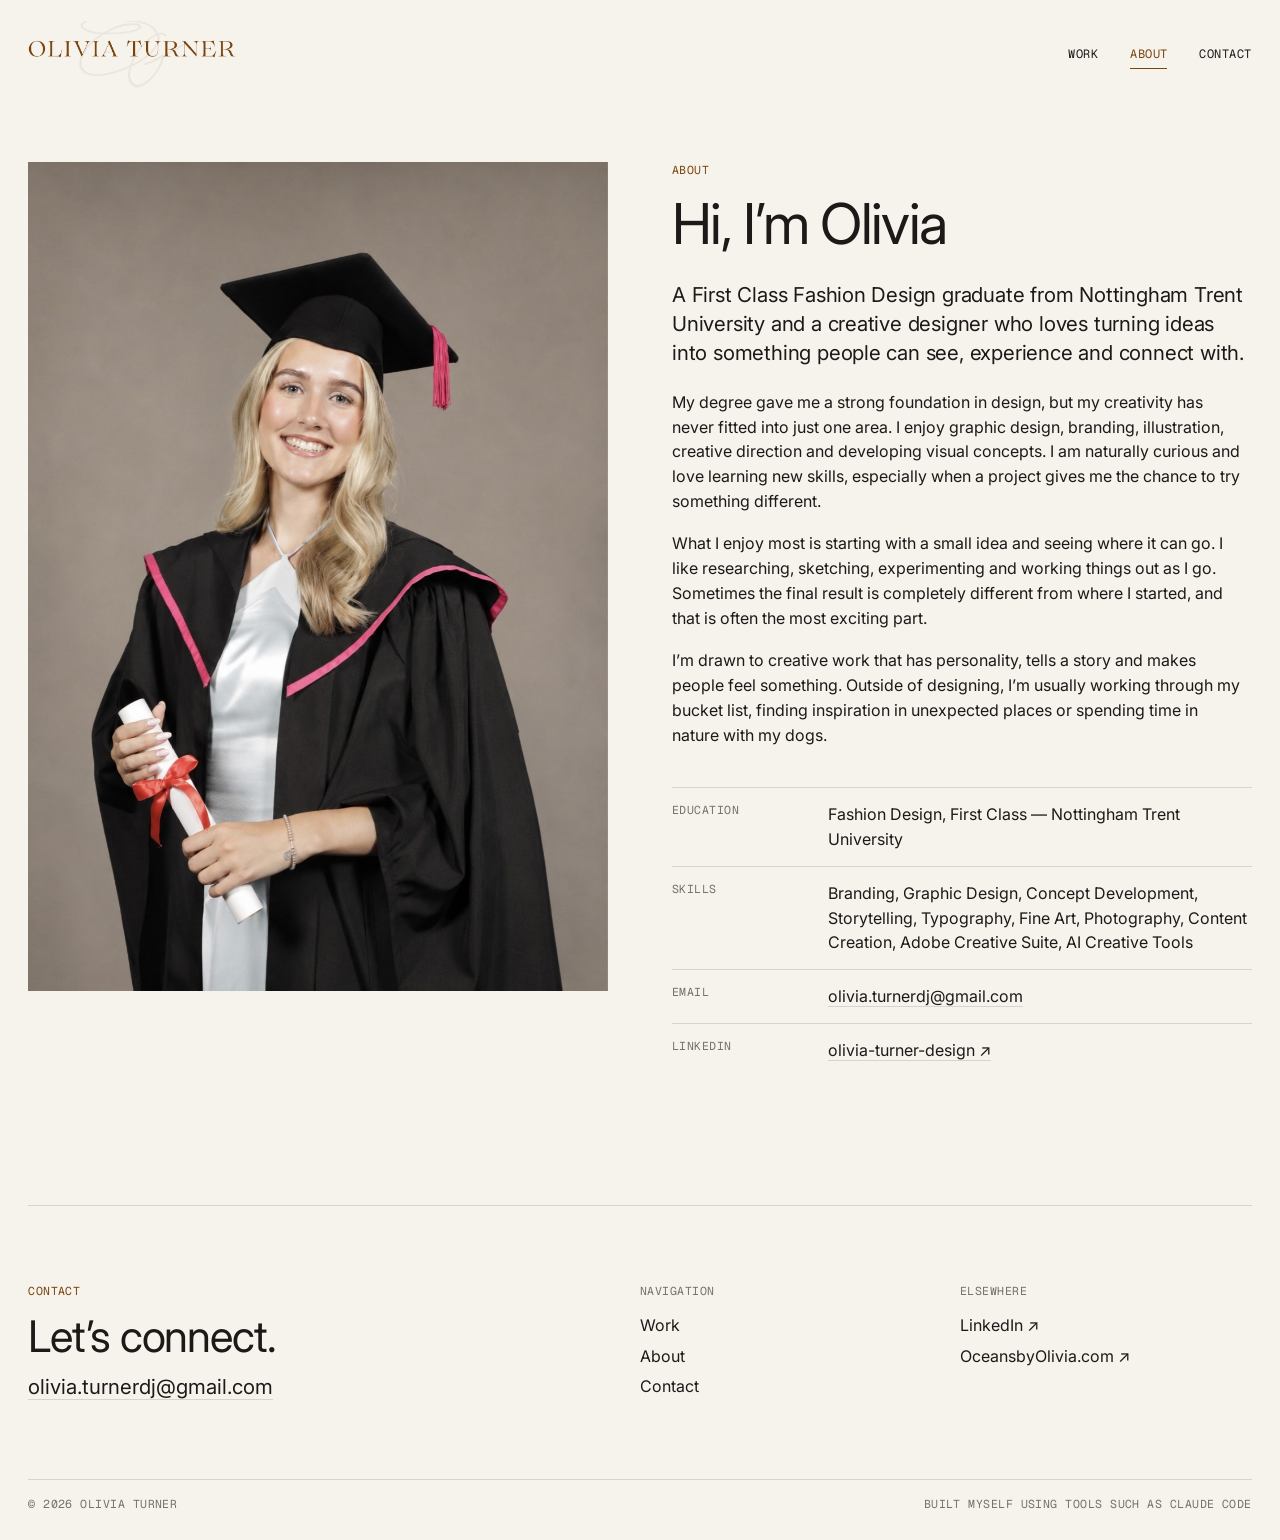
==== commit b46a3e39: "Redesign portfolio with separate, shareable project pages - New homepage: small brown wordmark logo," ====
--- a/about.html
+++ b/about.html
@@ -3,62 +3,46 @@
 <head>
   <meta charset="UTF-8" />
   <meta name="viewport" content="width=device-width, initial-scale=1.0" />
-  <title>About Me - Olivia Turner</title>
+  <title>About — Olivia Turner</title>
+  <meta name="description" content="Olivia Turner is a First Class Fashion Design graduate from Nottingham Trent University and a creative designer." />
+  <link rel="canonical" href="https://oliviaturner.design/about.html" />
+  <meta property="og:type" content="website" />
+  <meta property="og:site_name" content="Olivia Turner" />
+  <meta property="og:title" content="About — Olivia Turner" />
+  <meta property="og:description" content="Olivia Turner is a First Class Fashion Design graduate from Nottingham Trent University and a creative designer." />
+  <meta property="og:url" content="https://oliviaturner.design/about.html" />
+  <meta property="og:image" content="https://oliviaturner.design/about-graduation.jpg" />
+  <meta name="twitter:card" content="summary_large_image" />
   <link rel="preconnect" href="https://fonts.googleapis.com" />
   <link rel="preconnect" href="https://fonts.gstatic.com" crossorigin />
-  <link
-    href="https://fonts.googleapis.com/css2?family=Cormorant+Garamond:ital,wght@0,400;0,500;0,600;1,500&display=swap"
-    rel="stylesheet"
-  />
+  <link href="https://fonts.googleapis.com/css2?family=Geist+Mono:wght@400;500&family=Inter:opsz,wght@14..32,300..600&display=swap" rel="stylesheet" />
   <link rel="stylesheet" href="css/style.css" />
 </head>
 <body>
 
-  <div class="bg-glow" aria-hidden="true"></div>
-
   <header class="site-header">
-    <a href="index.html" aria-label="Back to homepage">
-      <img class="site-logo" src="logo-plum.png" alt="Olivia Turner" />
+    <a class="site-logo" href="./" aria-label="Olivia Turner — home">
+      <img src="logo-olivia-turner.png" alt="Olivia Turner" width="735" height="240" />
     </a>
-    <nav class="site-nav">
-      <a href="index.html#projects">Work</a>
-      <a href="about.html" class="is-current">About Me</a>
+    <nav class="site-nav" aria-label="Main">
+      <a href="./#work">Work</a>
+      <a href="about.html" aria-current="page">About</a>
+      <a href="#contact">Contact</a>
     </nav>
   </header>
 
-  <main class="about">
+  <main class="about wrap">
+    <div class="about-photo">
+      <img src="about-graduation.jpg" alt="Olivia at her graduation in cap and gown, holding her degree" width="1023" height="1463" />
+    </div>
 
-    <!-- Hero: save your photo in the project root as `about-me.jpg`
-         (a warm placeholder shows until then). -->
-    <section class="about-hero">
-      <div class="about-hero-photo"></div>
-
-      <svg class="about-wave" viewBox="0 0 1200 560" preserveAspectRatio="none" aria-hidden="true">
-        <path id="aboutWavePath" d="" />
-      </svg>
-
-      <div class="about-start" aria-hidden="true">
-        <span>Start here :)</span>
-        <svg class="about-start-arrow" viewBox="0 0 80 60" fill="none" xmlns="http://www.w3.org/2000/svg">
-          <path d="M74 6 C 50 4, 20 14, 10 42" stroke="currentColor" stroke-width="3" stroke-linecap="round"/>
-          <path d="M4 30 L 10 44 L 24 40" stroke="currentColor" stroke-width="3" stroke-linecap="round" stroke-linejoin="round"/>
-        </svg>
-      </div>
-
-      <!-- Hover dots + labels injected by js/about.js -->
-      <div class="about-dots" id="aboutDots"></div>
-    </section>
-
-    <!-- Touch/small-screen fallback for the hover-only hero traits, injected
-         by js/about.js and shown only where hover isn't available. -->
-    <ul class="about-traits" id="aboutTraits" aria-label="A few things about me"></ul>
-
-    <section class="about-intro">
-      <h1>Hi, I'm Olivia</h1>
-      <p>
-        A First Class Fashion Design graduate from Nottingham Trent
-        University and a creative designer who loves turning ideas into
-        something people can see, experience and connect with.
+    <div class="about-text">
+      <p class="label label--accent">About</p>
+      <h1>Hi, I’m Olivia</h1>
+      <p class="about-lead">
+        A First Class Fashion Design graduate from Nottingham Trent University
+        and a creative designer who loves turning ideas into something people
+        can see, experience and connect with.
       </p>
       <p>
         My degree gave me a strong foundation in design, but my creativity has
@@ -74,35 +58,60 @@
         started, and that is often the most exciting part.
       </p>
       <p>
-        I'm drawn to creative work that has personality, tells a story and makes
-        people feel something. Outside of designing, I'm usually working through
+        I’m drawn to creative work that has personality, tells a story and makes
+        people feel something. Outside of designing, I’m usually working through
         my bucket list, finding inspiration in unexpected places or spending
         time in nature with my dogs.
       </p>
-    </section>
 
-    <section class="about-connect">
-      <p class="about-connect-lead">Sounds good?</p>
-      <h2>Let's Connect!</h2>
-      <div class="about-connect-links">
-        <a class="about-connect-link" href="mailto:olivia.turnerdj@gmail.com">
-          <svg viewBox="0 0 24 24" fill="none" stroke="currentColor" stroke-width="1.7" stroke-linecap="round" stroke-linejoin="round" aria-hidden="true">
-            <rect x="3" y="5" width="18" height="14" rx="2"/>
-            <path d="M3 7l9 6 9-6"/>
-          </svg>
-          <span>olivia.turnerdj@gmail.com</span>
-        </a>
-        <a class="about-connect-link" href="https://www.linkedin.com/in/olivia-turner-design" target="_blank" rel="noopener">
-          <svg viewBox="0 0 24 24" fill="currentColor" aria-hidden="true">
-            <path d="M4.98 3.5a2.5 2.5 0 100 5 2.5 2.5 0 000-5zM3 9h4v12H3zM9 9h3.8v1.64h.05c.53-1 1.83-2.05 3.76-2.05C20.4 8.59 21 11.2 21 14.34V21h-4v-5.9c0-1.41-.03-3.22-1.96-3.22-1.96 0-2.26 1.53-2.26 3.11V21H9z"/>
-          </svg>
-          <span>LinkedIn</span>
-        </a>
-      </div>
-    </section>
-
+      <dl class="about-facts">
+        <div>
+          <dt class="label label--muted">Education</dt>
+          <dd>Fashion Design, First Class — Nottingham Trent University</dd>
+        </div>
+        <div>
+          <dt class="label label--muted">Skills</dt>
+          <dd>Branding, Graphic Design, Concept Development, Storytelling, Typography, Fine Art, Photography, Content Creation, Adobe Creative Suite, AI Creative Tools</dd>
+        </div>
+        <div>
+          <dt class="label label--muted">Email</dt>
+          <dd><a href="mailto:olivia.turnerdj@gmail.com">olivia.turnerdj@gmail.com</a></dd>
+        </div>
+        <div>
+          <dt class="label label--muted">LinkedIn</dt>
+          <dd><a href="https://www.linkedin.com/in/olivia-turner-design" target="_blank" rel="noopener">olivia-turner-design ↗</a></dd>
+        </div>
+      </dl>
+    </div>
   </main>
 
-  <script src="js/about.js"></script>
+  <footer class="site-footer" id="contact">
+    <div class="footer-main">
+      <div class="footer-contact">
+        <p class="label label--accent">Contact</p>
+        <h2 class="footer-heading">Let’s connect.</h2>
+        <a class="footer-email" href="mailto:olivia.turnerdj@gmail.com">olivia.turnerdj@gmail.com</a>
+      </div>
+      <div class="footer-col">
+        <p class="label label--muted">Navigation</p>
+        <ul>
+          <li><a href="./#work">Work</a></li>
+          <li><a href="about.html">About</a></li>
+          <li><a href="#contact">Contact</a></li>
+        </ul>
+      </div>
+      <div class="footer-col">
+        <p class="label label--muted">Elsewhere</p>
+        <ul>
+          <li><a href="https://www.linkedin.com/in/olivia-turner-design" target="_blank" rel="noopener">LinkedIn ↗</a></li>
+          <li><a href="https://oceansbyolivia.com" target="_blank" rel="noopener">OceansbyOlivia.com ↗</a></li>
+        </ul>
+      </div>
+    </div>
+    <div class="footer-bottom">
+      <span class="label label--muted">© 2026 Olivia Turner</span>
+      <span class="label label--muted">Built myself using tools such as Claude Code</span>
+    </div>
+  </footer>
 </body>
 </html>
--- a/css/style.css
+++ b/css/style.css
@@ -1,1765 +1,814 @@
-/* Shared palette for every page: blush background, burgundy headings,
-   plum-charcoal text, raspberry accents and deep plum dark sections. */
+/* ─────────────────────────────────────────────────────────────────────────
+   Olivia Turner — portfolio
+   One stylesheet for every page: homepage, About and the project pages.
+   Palette: warm white background, near-black text, brown accents (logo colour).
+   Reuse these tokens rather than hard-coding colours.
+   ───────────────────────────────────────────────────────────────────────── */
 :root {
-  --bg-start: #fcf0f0;
-  --bg-mid: #fceaea;
-  --bg-end: #fbe3e4;
-  --bg: #fceaea;
-  --fg: #352b35;
-  --fg-line: rgba(53, 43, 53, 0.14);
-  --heading: #941f42;
-  --muted: #6e636d;
-  --accent: #b01050;
-  --marquee-color: #b01050;
-  --section-bg: #311f2b;
-  --card-bg: #fffdf9;
-  --about-line: var(--accent);
-}
-
-* {
+  --bg: #f6f2ec;          /* warm white */
+  --panel: #ede7de;       /* soft panel behind flats / cut-outs */
+  --fg: #1c1a19;          /* body text */
+  --muted: #77706b;       /* secondary text */
+  --line: rgba(28, 26, 25, 0.14);
+  --accent: #7b440b;      /* brown — matches the logo wordmark */
+
+  --gutter: clamp(16px, 2.2vw, 32px);
+  --gap: 8px;             /* space between images */
+  --max: 1680px;
+
+  --font: "Inter", system-ui, -apple-system, "Segoe UI", Roboto, sans-serif;
+  --mono: "Geist Mono", ui-monospace, SFMono-Regular, Menlo, monospace;
+}
+
+*,
+*::before,
+*::after {
   box-sizing: border-box;
 }
 
 html {
   scroll-behavior: smooth;
+  -webkit-text-size-adjust: 100%;
 }
 
 body {
   margin: 0;
-  padding: 0;
-  background: linear-gradient(135deg, var(--bg-start), var(--bg-mid), var(--bg-end)) fixed;
+  background: var(--bg);
   color: var(--fg);
-  font-family: "Cormorant Garamond", "Times New Roman", Georgia, serif;
-  position: relative;
+  font-family: var(--font);
+  font-size: 16px;
+  line-height: 1.55;
+  font-optical-sizing: auto;
+  -webkit-font-smoothing: antialiased;
   overflow-x: hidden;
 }
 
-/* Reactive background glow */
-.bg-glow {
-  position: fixed;
-  inset: 0;
-  z-index: -1;
-  pointer-events: none;
-  background: radial-gradient(
-    38vw circle at var(--mx, 50%) var(--my, 35%),
-    rgba(255, 255, 255, 0.55),
-    rgba(255, 255, 255, 0) 65%
-  );
-}
-
-/* Header */
+img,
+video,
+iframe {
+  display: block;
+  max-width: 100%;
+}
+
+a {
+  color: inherit;
+  text-decoration: none;
+}
+
+h1,
+h2,
+h3,
+p,
+dl,
+dd {
+  margin: 0;
+}
+
+:focus-visible {
+  outline: 2px solid var(--accent);
+  outline-offset: 3px;
+}
+
+/* Small uppercase mono labels used throughout (section names, categories). */
+.label {
+  font-family: var(--mono);
+  font-size: 11.5px;
+  font-weight: 400;
+  line-height: 1.4;
+  letter-spacing: 0.04em;
+  text-transform: uppercase;
+}
+.label--muted {
+  color: var(--muted);
+}
+.label--accent {
+  color: var(--accent);
+}
+
+.wrap {
+  width: 100%;
+  max-width: var(--max);
+  margin: 0 auto;
+  padding: 0 var(--gutter);
+}
+
+/* ─────────────────────────────── Header */
 .site-header {
+  position: sticky;
+  top: 0;
+  z-index: 50;
   display: flex;
   align-items: center;
   justify-content: space-between;
-  padding: 1.5rem 8vw;
-  border-bottom: 1px solid var(--fg-line);
-}
-
-/* logo-plum.png is plum on transparent: no blend modes or filters, so the
-   artwork shows exactly #352B35 */
-.site-logo {
-  height: 4rem;
+  gap: 24px;
+  max-width: var(--max);
+  margin: 0 auto;
+  padding: 20px var(--gutter) 10px;
+  background: color-mix(in srgb, var(--bg) 92%, transparent);
+  -webkit-backdrop-filter: blur(10px);
+  backdrop-filter: blur(10px);
+}
+
+.site-logo img {
+  height: 68px;
   width: auto;
+}
+
+.site-nav {
+  display: flex;
+  gap: clamp(16px, 2.5vw, 32px);
+}
+
+.site-nav a {
+  font-family: var(--mono);
+  font-size: 12px;
+  letter-spacing: 0.04em;
+  text-transform: uppercase;
+  padding: 6px 0;
+  background: linear-gradient(var(--accent), var(--accent)) left bottom / 0 1px no-repeat;
+  transition: color 0.2s, background-size 0.25s;
+}
+
+.site-nav a:hover,
+.site-nav a[aria-current="page"] {
+  color: var(--accent);
+  background-size: 100% 1px;
+}
+
+/* ─────────────────────────────── Homepage intro */
+.intro {
+  padding-top: clamp(56px, 10vw, 140px);
+  padding-bottom: clamp(56px, 8vw, 112px);
+}
+
+.intro .label {
+  margin-bottom: 20px;
+}
+
+.intro-heading {
+  max-width: 21em;
+  font-size: clamp(26px, 3.4vw, 46px);
+  font-weight: 400;
+  line-height: 1.15;
+  letter-spacing: -0.025em;
+}
+
+/* ─────────────────────────────── Section heads (homepage + project) */
+.section-head,
+.p-section-head {
+  display: flex;
+  justify-content: space-between;
+  align-items: baseline;
+  padding: 12px 0;
+  border-top: 1px solid var(--line);
+  margin-bottom: 16px;
+}
+
+/* ─────────────────────────────── Project covers */
+.work {
+  padding-bottom: clamp(72px, 10vw, 140px);
+  scroll-margin-top: 104px; /* keep "Selected work" clear of the sticky header */
+}
+
+.work-grid {
+  display: grid;
+  grid-template-columns: repeat(6, minmax(0, 1fr));
+  gap: 56px var(--gap);
+}
+
+/* First two (FÔLD, OCEANS by OLIVIA) lead at half width; the rest at a third.
+   All covers are 4:5 portrait. */
+.cover {
+  grid-column: span 2;
   display: block;
 }
-
-.site-nav {
-  display: flex;
-  align-items: center;
-  gap: 3.25rem;
-}
-
-.site-nav a {
-  color: var(--fg);
-  text-decoration: none;
-  font-size: 1.6rem;
-  font-weight: 500;
-  letter-spacing: 0.08em;
-  text-transform: uppercase;
-  opacity: 1;
-  transition: opacity 0.2s ease;
-}
-
-.site-nav a:hover {
-  opacity: 0.7;
-}
-
-/* Bio */
-/* Sized to its content (not the full screen) so the work shows up sooner */
-.bio {
-  display: flex;
-  flex-direction: column;
-  align-items: flex-start;
-  text-align: left;
-  /* Same 8vw side padding as .projects, so the intro lines up with the grid */
-  /* Top trims a little on short screens to pay for the extra room below
-     "Explore work" (+12px short screens, up to +20px on tall ones). */
-  padding: clamp(1.25rem, 8vh - 2.5rem, 3rem) 8vw
-    calc(clamp(1.5rem, 3.5vh, 2.5rem) + clamp(12px, 1.8vh, 20px));
-}
-
-.bio-heading {
-  display: inline-flex;
-  flex-direction: column;
-  align-items: flex-start;
-  text-align: left;
-}
-
-.bio-eyebrow {
-  margin: 0;
-  font-size: clamp(1.55rem, 3.09vw, 2.26rem);
-  font-weight: 400;
-  color: var(--fg);
-}
-
-.bio-name {
-  font-size: clamp(4.5rem, min(10.5vw, 15vh), 11rem);
-  font-weight: 500;
-  font-style: italic;
-  line-height: 0.95;
-  letter-spacing: -0.01em;
-  margin: -0.05em 0 0.5rem;
-  color: var(--heading);
-}
-
-.bio-text {
-  max-width: 46ch;
-  font-size: 1.25rem;
-  line-height: 1.5;
-  color: var(--fg);
-  margin: 1rem 0 0;
-}
-
-/* "Explore work ↓" — underlined jump link down to the project grid */
-.bio-cta {
-  display: inline-flex;
-  align-items: center;
-  gap: 0.5rem;
-  margin-top: calc(1.25rem + clamp(8px, 1.1vh, 12px));
-  font-size: 1.3rem;
-  font-weight: 600;
-  color: var(--fg);
-  text-decoration: none;
-}
-
-.bio-cta-label {
-  text-decoration: underline;
-  text-decoration-thickness: 1px;
-  text-underline-offset: 0.3em;
-}
-
-.bio-cta-arrow {
-  animation: arrow-bounce 2s ease-in-out infinite;
-}
-
-@keyframes arrow-bounce {
-  0%, 100% {
-    transform: translateY(0);
-  }
-  50% {
-    transform: translateY(6px);
-  }
-}
-
-.bio-cta:hover .bio-cta-label {
-  text-decoration-thickness: 2px;
-}
-
-/* Marquee */
-/* Homepage light area (intro + skills). Rounded, clipped box so the cursor
-   spotlight can't reach the header, the dark section or project images.
-   Transparent, so the page's blush gradient still shows through. */
-.hero-light {
-  --cap-radius: 56px;
+.cover--lead {
+  grid-column: span 3;
+}
+
+.cover-media {
   position: relative;
-  isolation: isolate;
+  display: block;
+  aspect-ratio: 4 / 5;
   overflow: hidden;
-  border-radius: 0 0 var(--cap-radius) var(--cap-radius);
-}
-
-.hero-glow {
+  background: var(--panel);
+}
+
+.cover-media img {
   position: absolute;
   inset: 0;
-  z-index: -1;
-  pointer-events: none;
-  background: radial-gradient(
-    38vw circle at var(--gx, 50%) var(--gy, 35%),
-    rgba(255, 255, 255, 0.55),
-    rgba(255, 255, 255, 0) 65%
-  );
-  opacity: 0;
-  transition: opacity 0.45s ease;
-}
-
-.hero-light.is-lit .hero-glow {
-  opacity: 1;
-}
-
-/* Sits above the dark section's corner pieces so the words stay on top */
-.marquee-group {
-  position: relative;
-  z-index: 2;
-  padding-bottom: 1.25rem;
-}
-
-.marquee {
-  overflow: hidden;
-  white-space: nowrap;
-  padding: 0.6rem 0;
-}
-
-.marquee-track {
-  display: inline-flex;
-  width: max-content;
-  animation: marquee 38s linear infinite;
-}
-
-.marquee-track--reverse {
-  animation-name: marquee;
-  animation-duration: 44s;
-  animation-direction: reverse;
-}
-
-.marquee-track span {
-  font-size: clamp(1.25rem, 2.2vw, 1.65rem);
-  font-weight: 600;
-  letter-spacing: 0.06em;
-  text-transform: uppercase;
-  display: flex;
-  align-items: center;
-  color: var(--marquee-color);
-}
-
-/* Bullet after every word, including the last, so the loop point is
-   separated too. Its box is exactly the old 3rem gap, so each set keeps
-   the same width and the scroll speed is unchanged. */
-.marquee-track span::after {
-  content: "•";
-  display: inline-block;
-  width: 3rem;
-  text-align: center;
-  font-size: 0.7em;
-}
-
-@keyframes marquee {
-  from {
-    transform: translateX(0);
-  }
-  to {
-    transform: translateX(-50%);
-  }
-}
-
-/* Dark section (everything beneath the marquee) */
-.dark-section {
-  --cap-radius: 56px;
-  position: relative;
-  background: var(--section-bg, #000);
-  color: #f5f2ec;
-}
-
-/* Two corner pieces in the section colour, just above the dark section, give
-   the light area rounded bottom corners. The light colour is the page
-   background showing through, so there's no seam against the cursor glow. */
-.dark-section::before,
-.dark-section::after {
-  content: "";
-  position: absolute;
-  top: calc(-1 * var(--cap-radius));
-  width: var(--cap-radius);
-  height: var(--cap-radius);
-  pointer-events: none;
-}
-
-.dark-section::before {
-  left: 0;
-  background: radial-gradient(circle at 100% 0, transparent calc(var(--cap-radius) - 0.5px), var(--section-bg, #000) var(--cap-radius));
-}
-
-.dark-section::after {
-  right: 0;
-  background: radial-gradient(circle at 0 0, transparent calc(var(--cap-radius) - 0.5px), var(--section-bg, #000) var(--cap-radius));
-}
-
-/* Projects */
-.projects {
-  display: grid;
-  grid-template-columns: repeat(3, 1fr);
-  gap: 2.5rem;
-  padding: 2rem 8vw 5rem;
-}
-
-/* Small credit line under the project grid (grid sits on a dark section) */
-.built-credit {
-  margin: -2.5rem 0 0;
-  padding: 0 8vw 4rem;
-  font-size: 0.9rem;
-  letter-spacing: 0.01em;
-  color: rgba(245, 242, 236, 0.5);
-}
-
-.project-card {
-  appearance: none;
-  background: none;
-  border: none;
-  padding: 0;
-  font: inherit;
-  color: inherit;
-  text-align: left;
-  cursor: pointer;
-  position: relative;
-}
-
-.project-media {
-  position: relative;
-  height: 45vh;
-  border-radius: 4px;
-  overflow: hidden;
-  transition: transform 0.3s ease;
-}
-
-.project-media::after {
-  content: "";
-  position: absolute;
-  inset: 0;
-  background: rgba(0, 0, 0, 0.5);
-  opacity: 0;
-  transition: opacity 0.3s ease;
-}
-
-.project-card:hover .project-media {
-  transform: scale(1.02);
-}
-
-.project-card:hover .project-media::after {
-  opacity: 1;
-}
-
-.project-card-info {
-  position: absolute;
-  inset: 0;
-  display: flex;
-  flex-direction: column;
-  align-items: center;
-  justify-content: center;
-  text-align: center;
-  padding: 1.5rem;
-  opacity: 0;
-  transform: translateY(10px);
-  transition: opacity 0.3s ease, transform 0.3s ease;
-  pointer-events: none;
-}
-
-.project-card:hover .project-card-info {
-  opacity: 1;
-  transform: translateY(0);
-}
-
-/* Touch devices (no mouse to hover, e.g. phones): the title + tags can't be
-   revealed on hover, so show them — and their dark scrim — permanently. */
-@media (hover: none) {
-  .project-media::after {
-    opacity: 1;
-  }
-  .project-card-info {
-    opacity: 1;
-    transform: translateY(0);
-  }
-}
-
-.project-card-info h2 {
-  margin: 0;
-  font-size: clamp(1.8rem, 3.2vw, 2.6rem);
-  line-height: 1.15;
-  color: #fff;
-}
-
-.project-card-tags {
-  margin: 0.6rem 0 0;
-  font-size: 1.05rem;
-  font-style: italic;
-  color: rgba(255, 255, 255, 0.85);
-}
-
-.project-card-tags span {
-  margin-left: 1.5rem;
-}
-
-.placeholder-media {
-  background: repeating-linear-gradient(
-    45deg,
-    #1c1c1c,
-    #1c1c1c 12px,
-    #262626 12px,
-    #262626 24px
-  );
-}
-
-.cover-image {
-  background-size: cover;
-  background-position: center;
-}
-
-/* "Coming soon" teaser card — not clickable, always shows its message. */
-.project-card--soon {
-  cursor: default;
-}
-
-.project-soon-media {
-  display: flex;
-  align-items: center;
-  justify-content: center;
-  text-align: center;
-  padding: 2rem;
-  background: var(--bg-start);
-  border: 2px dashed rgba(0, 0, 0, 0.2);
-}
-
-/* Neutralise the hover behaviours the other cards use. */
-.project-card--soon:hover .project-media {
-  transform: none;
-}
-.project-soon-media::after {
-  display: none;
-}
-
-.project-soon-content {
-  max-width: 24rem;
-}
-
-.project-soon-eyebrow {
-  display: inline-block;
-  font-size: 0.82rem;
-  letter-spacing: 0.24em;
-  text-transform: uppercase;
-  color: var(--marquee-color);
-  margin-bottom: 1rem;
-}
-
-.project-soon-media h2 {
-  margin: 0 0 0.75rem;
-  font-size: clamp(1.8rem, 3.2vw, 2.6rem);
-  line-height: 1.15;
-  color: #111;
-}
-
-.project-soon-media p {
-  margin: 0;
-  font-size: 1.1rem;
-  font-style: italic;
-  line-height: 1.5;
-  color: rgba(0, 0, 0, 0.6);
-}
-
-/* Gentle pulsing dots — a quiet "in progress" cue. */
-.project-soon-dots {
-  display: flex;
-  justify-content: center;
-  gap: 0.5rem;
-  margin-top: 1.4rem;
-}
-
-.project-soon-dots span {
-  width: 8px;
-  height: 8px;
-  border-radius: 50%;
-  background: var(--marquee-color);
-  opacity: 0.35;
-  animation: soon-pulse 1.4s ease-in-out infinite;
-}
-
-.project-soon-dots span:nth-child(2) {
-  animation-delay: 0.2s;
-}
-.project-soon-dots span:nth-child(3) {
-  animation-delay: 0.4s;
-}
-
-@keyframes soon-pulse {
-  0%,
-  100% {
-    opacity: 0.3;
-    transform: translateY(0);
-  }
-  50% {
-    opacity: 1;
-    transform: translateY(-3px);
-  }
-}
-
-/* Contact */
-.contact {
-  padding: 6rem 8vw 8rem;
-}
-
-.contact h2 {
-  font-size: 1rem;
-  text-transform: uppercase;
-  letter-spacing: 0.1em;
-  color: rgba(245, 242, 236, 0.6);
-  margin: 0 0 1.5rem;
-}
-
-.contact-link {
-  font-size: clamp(2rem, 6vw, 4rem);
-  color: #fff;
-  text-decoration: none;
-  border-bottom: 2px solid #fff;
-}
-
-/* Case study (project detail takeover) */
-.case-study {
-  position: fixed;
-  inset: 0;
-  background: #000;
-  z-index: 100;
-  opacity: 0;
-  visibility: hidden;
-  transition: opacity 0.35s ease;
-}
-
-.case-study.open {
-  opacity: 1;
-  visibility: visible;
-}
-
-.case-scroll {
-  height: 100%;
-  overflow-y: auto;
-  padding-top: 7.5rem;
-  color: #f5f2ec;
-}
-
-.case-topbar {
-  position: fixed;
-  top: 0;
-  left: 0;
-  right: 0;
-  display: flex;
-  align-items: center;
-  justify-content: space-between;
-  padding: 1.5rem 8vw;
-  background: rgba(0, 0, 0, 0.85);
-  backdrop-filter: blur(6px);
-  border-bottom: 1px solid rgba(245, 242, 236, 0.15);
-  z-index: 10;
-}
-
-.case-logo-link {
-  display: block;
-  line-height: 0;
-  cursor: pointer;
-  transition: opacity 0.25s ease;
-}
-
-.case-logo-link:hover {
-  opacity: 0.75;
-}
-
-/* logo-blush.png is already blush on transparent — no filter, so the artwork
-   shows exactly #FCEAEA against the black header */
-.case-logo {
-  height: 4rem;
-  width: auto;
-  display: block;
-}
-
-.case-topbar-right {
-  display: flex;
-  align-items: center;
-  gap: 2rem;
-}
-
-/* Project pages: blush logo and nav on the black header */
-.case-topbar .site-nav a {
-  color: var(--bg-mid);
-}
-
-.case-topbar .site-nav a.is-current {
-  border-bottom-color: var(--bg-mid);
-}
-
-.case-hero {
-  height: 70vh;
-  background-size: cover;
-  background-position: center;
-  transform: scale(1.06);
-  transition: transform 1.1s ease;
-}
-
-.case-study.open .case-hero {
-  transform: scale(1);
-}
-
-.case-header {
-  max-width: 68ch;
-  padding: 3.5rem 8vw 2.5rem;
-}
-
-.case-header h2 {
-  font-size: clamp(2rem, 5vw, 3.25rem);
-  margin: 0 0 0.75rem;
-  letter-spacing: -0.01em;
-  color: #f5f2ec;
-}
-
-.case-meta {
-  margin: 0 0 1.5rem;
-  font-size: 0.8rem;
-  text-transform: uppercase;
-  letter-spacing: 0.1em;
-  color: rgba(245, 242, 236, 0.6);
-}
-
-.case-overview {
-  margin: 0;
-  font-size: 1.15rem;
-  line-height: 1.6;
-  color: rgba(245, 242, 236, 0.75);
-}
-
-/* Story layout (art-directed project breakdown) */
-.case-story {
-  padding: 0 8vw 6rem;
-}
-
-.case-story-row {
-  margin-bottom: 2.5rem;
-}
-
-.case-story-row img {
-  display: block;
   width: 100%;
   height: 100%;
   object-fit: cover;
-  cursor: zoom-in;
-}
-
-.case-arch {
-  border-radius: 32px;
-  overflow: hidden;
-}
-
-/* Round the image itself too, so the arched corners stay visible even when an
-   image is scaled down with `zoom` (a transform that insets the image inside
-   its wrapper, leaving the wrapper's rounded corners in the empty margin). */
-.case-arch img {
-  border-radius: 32px;
-}
-
-/* Row: intro (title + tags + text on the left, image on the right) */
-.case-story-intro {
+  transition: opacity 0.5s ease, transform 0.9s cubic-bezier(0.2, 0.7, 0.2, 1);
+}
+
+.cover-media .cover-alt {
+  opacity: 0;
+}
+
+.cover-info {
+  display: flex;
+  flex-direction: column;
+  gap: 4px;
+  padding-top: 12px;
+}
+
+.cover-title {
+  font-size: 17px;
+  font-weight: 500;
+  letter-spacing: -0.01em;
+  transition: color 0.2s;
+}
+
+@media (hover: hover) {
+  .cover:hover .cover-media img {
+    transform: scale(1.02);
+  }
+  .cover:hover .cover-media .cover-alt {
+    opacity: 1;
+  }
+  .cover:hover .cover-title {
+    color: var(--accent);
+  }
+}
+
+/* ─────────────────────────────── Footer / contact */
+.site-footer {
+  max-width: var(--max);
+  margin: 0 auto;
+  padding: 0 var(--gutter) 28px;
+}
+
+.footer-main {
   display: grid;
-  grid-template-columns: 1fr 1.1fr;
-  gap: 4vw;
+  grid-template-columns: 2fr 1fr 1fr;
+  gap: 40px var(--gutter);
+  padding: clamp(40px, 6vw, 80px) 0;
+  border-top: 1px solid var(--line);
+}
+
+.footer-heading {
+  margin: 14px 0 10px;
+  font-size: clamp(28px, 3.4vw, 46px);
+  font-weight: 400;
+  line-height: 1.1;
+  letter-spacing: -0.025em;
+}
+
+.footer-email {
+  font-size: clamp(17px, 1.6vw, 21px);
+  border-bottom: 1px solid var(--line);
+  transition: color 0.2s, border-color 0.2s;
+}
+.footer-email:hover {
+  color: var(--accent);
+  border-color: var(--accent);
+}
+
+.footer-col ul {
+  list-style: none;
+  margin: 14px 0 0;
+  padding: 0;
+  display: grid;
+  gap: 6px;
+}
+
+.footer-col a {
+  transition: color 0.2s;
+}
+.footer-col a:hover {
+  color: var(--accent);
+}
+
+.footer-bottom {
+  display: flex;
+  flex-wrap: wrap;
+  justify-content: space-between;
+  gap: 8px 24px;
+  padding-top: 16px;
+  border-top: 1px solid var(--line);
+}
+
+/* ─────────────────────────────── About page */
+.about {
+  display: grid;
+  grid-template-columns: minmax(0, 1fr) minmax(0, 1fr);
+  gap: clamp(32px, 5vw, 96px);
+  align-items: start;
+  padding-top: clamp(32px, 5vw, 72px);
+  padding-bottom: clamp(72px, 10vw, 140px);
+}
+
+.about-photo {
+  position: sticky;
+  top: 116px;
+}
+
+.about-photo img {
+  width: 100%;
+  height: auto;
+}
+
+.about-text h1 {
+  margin: 16px 0 28px;
+  font-size: clamp(32px, 4.4vw, 60px);
+  font-weight: 400;
+  line-height: 1.05;
+  letter-spacing: -0.03em;
+}
+
+.about-text p {
+  max-width: 36em;
+  margin-bottom: 1.1em;
+}
+
+.about-text .about-lead {
+  font-size: clamp(19px, 1.6vw, 23px);
+  line-height: 1.4;
+  letter-spacing: -0.01em;
+}
+
+.about-facts {
+  display: grid;
+  gap: 0;
+  margin-top: 40px;
+}
+
+.about-facts > div {
+  display: grid;
+  grid-template-columns: 140px 1fr;
+  gap: 16px;
+  padding: 14px 0;
+  border-top: 1px solid var(--line);
+}
+
+.about-facts dd a {
+  border-bottom: 1px solid var(--line);
+  transition: color 0.2s, border-color 0.2s;
+}
+.about-facts dd a:hover {
+  color: var(--accent);
+  border-color: var(--accent);
+}
+
+/* ─────────────────────────────── Project page */
+/* "← Back to all work" button, above the title and again at the bottom. */
+.back-bar {
+  padding-top: clamp(16px, 2.5vw, 32px);
+}
+.back-bar--end {
+  padding-top: 0;
+  padding-bottom: clamp(56px, 8vw, 112px);
+}
+
+.back-link {
+  display: inline-flex;
+  align-items: center;
+  gap: 10px;
+  padding: 11px 18px;
+  border: 1px solid var(--fg);
+  border-radius: 999px;
+  font-family: var(--mono);
+  font-size: 12px;
+  letter-spacing: 0.04em;
+  text-transform: uppercase;
+  transition: color 0.2s, border-color 0.2s, background-color 0.2s;
+}
+.back-link span {
+  transition: transform 0.25s;
+}
+.back-link:hover {
+  color: var(--accent);
+  border-color: var(--accent);
+  background: color-mix(in srgb, var(--accent) 6%, transparent);
+}
+.back-link:hover span {
+  transform: translateX(-3px);
+}
+
+.p-header {
+  padding-top: clamp(28px, 4.5vw, 64px);
+  padding-bottom: clamp(28px, 4vw, 48px);
+}
+
+.p-title {
+  margin: 14px 0 clamp(28px, 4vw, 56px);
+  font-size: clamp(44px, 8.5vw, 132px);
+  font-weight: 500;
+  line-height: 0.95;
+  letter-spacing: -0.045em;
+}
+
+.p-facts {
+  display: grid;
+  grid-template-columns: repeat(4, minmax(0, 1fr));
+  gap: 20px var(--gutter);
+}
+
+.p-fact {
+  padding-top: 12px;
+  border-top: 1px solid var(--line);
+}
+
+.p-fact dd {
+  margin-top: 6px;
+  font-size: 15px;
+  line-height: 1.4;
+}
+
+.p-hero > .p-img {
+  display: block;
+}
+.p-hero > .p-img img {
+  width: 100%;
+  aspect-ratio: 16 / 9;
+  object-fit: cover;
+}
+
+.p-intro {
+  display: grid;
+  grid-template-columns: minmax(0, 1.25fr) minmax(0, 1fr);
+  gap: 40px clamp(32px, 6vw, 112px);
+  padding: clamp(56px, 8vw, 120px) 0;
+}
+
+.p-intro-block .label {
+  margin-bottom: 16px;
+}
+
+.p-intro-block p + p {
+  margin-top: 1em;
+}
+
+.p-intro-link a {
+  color: var(--accent);
+  border-bottom: 1px solid var(--accent);
+  transition: opacity 0.2s;
+}
+.p-intro-link a:hover {
+  opacity: 0.75;
+}
+
+.p-lead {
+  font-size: clamp(20px, 1.9vw, 27px);
+  line-height: 1.35;
+  letter-spacing: -0.015em;
+}
+
+.p-intro-block:last-child p {
+  color: #3d3835;
+}
+
+.p-section {
+  padding-bottom: clamp(48px, 7vw, 104px);
+}
+
+.p-row + .p-row {
+  margin-top: var(--gap);
+}
+
+/* Images in a row share one height: each figure grows in proportion to its
+   aspect ratio (--ratio, set by js/project.js once the image loads). */
+.p-row-images {
+  display: flex;
+  gap: var(--gap);
   align-items: stretch;
-  padding-top: 1.5rem;
-}
-
-.case-story-intro-text {
-  display: flex;
-  flex-direction: column;
-  justify-content: space-between;
-  height: 100%;
-}
-
-.case-story-intro-text h2 {
-  font-size: clamp(2.7rem, 6.1vw, 4.4rem);
-  margin: 0 0 1.25rem;
-  letter-spacing: -0.01em;
-  color: #f5f2ec;
-}
-
-.case-tags {
-  display: flex;
-  flex-wrap: wrap;
-  gap: 0.75rem;
-  margin-bottom: 1.5rem;
-}
-
-.case-tag {
-  padding: 0.4rem 1.1rem;
-  font-size: 0.85rem;
-  border: 1px solid rgba(245, 242, 236, 0.4);
-  border-radius: 999px;
-  color: rgba(245, 242, 236, 0.85);
-}
-
-.case-story-intro-text p {
-  margin: 0 0 1.5rem;
-  font-size: 1.5rem;
-  line-height: 1.6;
-  color: rgba(245, 242, 236, 0.7);
-}
-
-.case-story-intro-text-bold {
-  font-weight: 700;
-  color: rgba(245, 242, 236, 0.9) !important;
-}
-
-/* Hero image stretches to exactly match the text column's height, so the
-   title lines up with the top of the image and the last paragraph lines up
-   with the bottom — consistent on every screen size and both projects. */
-.case-story-intro-image {
-  position: relative;
-  align-self: stretch;
-  min-height: 55vh;
-}
-
-.case-story-intro-image > a {
-  position: absolute;
-  inset: 0;
-  display: block;
-}
-
-/* Row: pair (two images side by side) */
-.case-story-pair {
-  display: grid;
-  grid-template-columns: 1fr 1fr;
-  gap: 1.5rem;
-}
-
-.case-story-pair > div {
-  height: 55vh;
-}
-
-.case-story-pair--tall > div {
-  height: auto;
-  aspect-ratio: 3 / 4;
-}
-
-/* Row: solo landscape image */
-.case-story-solo {
-  height: 60vh;
-}
-
-/* Row: flexible multi-column layout. Images size to their natural aspect and
-   the columns top-align, so there's no letterbox/blank space and every column's
-   top edge lines up. Match two images' heights by tuning their column "flex". */
-.case-story-columns {
-  display: grid;
-  gap: 1.5rem;
-  align-items: start;
-}
-
-.case-story-col {
-  display: flex;
-  flex-direction: column;
-  gap: 1.5rem;
-}
-
-.case-story-col-cell > a {
-  height: auto !important; /* override buildStoryImage's inline height:100% */
-}
-
-.case-story-columns .case-story-col-cell img {
-  height: auto; /* natural aspect — no cover-crop, no letterboxing */
-  object-fit: contain;
-}
-
-.case-story-col-text-wrap {
-  flex: 1;
+}
+
+.p-img {
+  flex: var(--ratio, 1) 1 0;
+  min-width: 0;
   display: flex;
   align-items: center;
   justify-content: center;
-}
-
-.case-story-col-text {
-  margin: 0;
-  padding: 0 0.25rem;
+  cursor: zoom-in;
+}
+
+.p-img img {
+  width: 100%;
+  height: auto;
+}
+
+/* Flats, graphics and cut-outs sit on a soft panel (or a white tile). */
+.p-img--pad {
+  background: var(--panel);
+  padding: clamp(16px, 4%, 56px);
+}
+.p-img--white {
+  background: #fff;
+}
+
+/* Opening pair of images: each capped at its real pixel size (set inline by
+   js/project.js), centred, so low-resolution photos are never stretched. */
+.p-hero--row .p-row-images {
+  justify-content: center;
+}
+.p-hero--row .p-img {
+  max-width: 750px;
+}
+
+/* Logos and other transparent graphics that need room to breathe. */
+.p-row-images--spaced {
+  gap: clamp(32px, 7vw, 120px);
+  padding: clamp(24px, 4vw, 64px) clamp(8px, 6vw, 112px);
+}
+
+/* A single image keeps its natural size, never taller than the screen. */
+.p-row-images[data-count="1"] {
+  justify-content: center;
+}
+.p-row-images[data-count="1"] .p-img {
+  flex: 0 1 auto;
+}
+.p-row-images[data-count="1"] .p-img:not(.p-img--pad) img {
+  width: auto;
+  max-height: 92vh;
+}
+.p-row-images[data-count="1"] .p-img--pad {
+  flex: 1 1 auto;
+}
+.p-row-images[data-count="1"] .p-img--pad img {
+  width: auto;
+  max-height: 80vh;
+}
+
+.p-caption {
+  max-width: 44em;
+  margin-top: 12px;
+  font-size: 14px;
+  color: var(--muted);
+}
+
+.p-caption--above {
+  margin-top: 0;
+  margin-bottom: 12px;
+}
+
+.p-row--text,
+.p-row--link {
+  padding: clamp(28px, 4vw, 56px) 0;
+}
+.p-row--text + .p-row,
+.p-row--link + .p-row {
+  margin-top: 0;
+}
+
+.p-row-text {
+  max-width: 34em;
+  margin-left: auto;
+  margin-right: auto;
+  font-size: clamp(18px, 1.6vw, 22px);
+  line-height: 1.4;
+  letter-spacing: -0.01em;
   text-align: center;
-  font-size: 1.05rem;
-  line-height: 1.7;
-  color: rgba(245, 242, 236, 0.6);
-}
-
-/* Row: feature (explanatory text on the left, one important image on the
-   right shown large at its natural aspect, text vertically centred beside it) */
-.case-story-feature {
+}
+
+.p-row--link {
+  text-align: center;
+}
+.p-row-link {
+  font-size: clamp(18px, 1.6vw, 22px);
+  border-bottom: 1px solid var(--accent);
+  color: var(--accent);
+}
+.p-row-link:hover {
+  opacity: 0.75;
+}
+
+.p-row--feature {
   display: grid;
-  grid-template-columns: 1fr 1.1fr;
-  gap: 4vw;
-  align-items: center;
-}
-
-.case-story-feature-text {
+  grid-template-columns: minmax(0, 1fr) minmax(0, 1fr);
+  gap: var(--gap);
+  align-items: stretch;
+}
+
+.p-feature-text {
   display: flex;
   flex-direction: column;
-  gap: 1.25rem;
-}
-
-.case-story-feature-heading {
-  font-size: clamp(1.6rem, 2.6vw, 2.3rem);
+  justify-content: center;
+  padding: clamp(24px, 5vw, 80px);
+  background: var(--panel);
+}
+
+.p-feature-heading {
+  margin-bottom: 16px;
+  font-size: clamp(22px, 2.2vw, 32px);
+  font-weight: 400;
   line-height: 1.15;
-  letter-spacing: -0.01em;
-  color: #f5f2ec;
-  margin: 0;
-}
-
-.case-story-feature-text p {
-  font-size: 1.3rem;
-  line-height: 1.6;
-  color: rgba(245, 242, 236, 0.7);
-  margin: 0;
-}
-
-.case-story-feature-image > a {
-  display: block;
-  height: auto !important; /* natural aspect, not the forced 100% */
-}
-
-.case-story-feature .case-story-feature-image img {
-  height: auto;
-  object-fit: contain;
-}
-
-/* Row: filler text spacer */
-.case-story-text {
-  max-width: 90ch;
-  margin: 4rem auto;
-  padding: 0 2rem;
-  text-align: center;
-  font-size: 1.2rem;
-  font-style: italic;
-  line-height: 1.7;
-  color: rgba(245, 242, 236, 0.6);
-}
-
-.case-story-link {
-  color: #e8628f;
-  text-decoration: none;
-  border-bottom: 1px solid rgba(232, 98, 143, 0.5);
-  padding-bottom: 2px;
-  font-style: normal;
-  transition: color 0.2s ease, border-color 0.2s ease;
-}
-
-.case-story-link:visited {
-  color: #e8628f;
-}
-
-.case-story-link:hover {
-  color: #f083a6;
-  border-color: #f083a6;
-}
-
-/* Row: inline, responsive YouTube embed */
-.case-story-embed {
+  letter-spacing: -0.02em;
+  color: var(--accent);
+}
+
+.p-feature-text p {
+  max-width: 30em;
+}
+
+.p-feature-media .p-img {
+  height: 100%;
+}
+
+.p-video {
   display: flex;
   justify-content: center;
-}
-
-.case-embed-frame {
+  background: #000;
+  padding: clamp(16px, 4vw, 56px) 0;
+}
+.p-video--white {
+  background: #fff;
+}
+.p-video--clear {
+  background: none;
+  padding: 0;
+}
+
+.p-video video {
+  width: auto;
+  max-height: 80vh;
+}
+
+.p-embed {
   position: relative;
-  width: 100%;
-  max-width: 960px;
   aspect-ratio: 16 / 9;
-}
-
-.case-embed-frame iframe {
+  background: #000;
+}
+.p-embed iframe {
   position: absolute;
   inset: 0;
   width: 100%;
   height: 100%;
   border: 0;
-  display: block;
-}
-
-/* Row: looping video with its black background blended out to transparent */
-.case-story-video {
-  position: relative;
-  display: flex;
-  justify-content: center;
-}
-
-.case-story-video video {
-  position: relative;
-  z-index: 1;
-  display: block;
-  width: 100%;
-  max-width: 495px;
-  height: auto;
-}
-
-/* Decorative reformer springs in the blank space either side of the phone */
-.case-story-springs {
-  position: absolute;
-  top: 0;
-  bottom: 0;
-  display: flex;
-  flex-direction: column;
-  justify-content: center;
-  align-items: center;
-  gap: 2.4rem;
-  color: #f5f2ec;
-  pointer-events: none;
-  overflow: hidden;
-}
-.case-story-springs--left {
-  left: 0;
-  right: calc(50% + 275px);
-}
-.case-story-springs--right {
-  right: 0;
-  left: calc(50% + 275px);
-}
-.case-story-springs .spring {
-  opacity: 0.15;
-  animation: spring-breathe 6.5s ease-in-out infinite;
-}
-/* springs reach toward the phone: left ones grow rightward, right ones leftward */
-.case-story-springs--left .spring {
-  transform-origin: right center;
-}
-.case-story-springs--right .spring {
-  transform-origin: left center;
-}
-@keyframes spring-breathe {
-  0%,
-  100% {
-    transform: scaleX(0.9);
-    opacity: 0.12;
-  }
-  50% {
-    transform: scaleX(1.12);
-    opacity: 0.2;
-  }
-}
-@media (max-width: 860px) {
-  .case-story-springs {
-    display: none;
-  }
-}
-@media (prefers-reduced-motion: reduce) {
-  .case-story-springs .spring {
-    animation: none;
-  }
-}
-
-.case-gallery {
-  display: grid;
-  grid-template-columns: repeat(6, 1fr);
-  grid-auto-rows: 12vw;
-  gap: 0.75rem;
-  padding: 0 8vw 6rem;
-}
-
-.case-gallery a {
-  display: block;
-  overflow: hidden;
-  border-radius: 4px;
-}
-
-.case-gallery img {
-  width: 100%;
-  height: 100%;
-  object-fit: cover;
-  display: block;
-  cursor: zoom-in;
-  transition: transform 0.4s ease;
-}
-
-.case-gallery a:hover img {
-  transform: scale(1.05);
-}
-
-.case-gallery a:nth-child(6n + 1) {
-  grid-column: span 4;
-  grid-row: span 2;
-}
-
-.case-gallery a:nth-child(6n + 2) {
-  grid-column: span 2;
-  grid-row: span 1;
-}
-
-.case-gallery a:nth-child(6n + 3) {
-  grid-column: span 2;
-  grid-row: span 1;
-}
-
-.case-gallery a:nth-child(6n + 4) {
-  grid-column: span 3;
-  grid-row: span 1;
-}
-
-.case-gallery a:nth-child(6n + 5) {
-  grid-column: span 3;
-  grid-row: span 2;
-}
-
-.case-gallery a:nth-child(6n + 6) {
-  grid-column: span 6;
-  grid-row: span 1;
-}
-
-/* Showcase sections (bento-style project breakdown) */
-.case-sections {
-  padding: 1rem 8vw 6rem;
-}
-
-.case-section {
-  padding: 3.5rem 0;
-  border-top: 1px solid rgba(245, 242, 236, 0.12);
-}
-
-.case-section:first-child {
-  border-top: none;
-}
-
-.case-section-title {
-  display: inline-block;
-  margin: 0 0 1.25rem;
-  padding: 0.4rem 1.1rem;
-  font-size: 0.8rem;
-  font-weight: 600;
-  text-transform: uppercase;
-  letter-spacing: 0.1em;
-  color: #000;
-  background: var(--marquee-color);
-  border-radius: 999px;
-}
-
-.case-section-text {
-  max-width: 60ch;
-  margin: 0 0 2rem;
-  font-size: 1.1rem;
-  font-style: italic;
-  line-height: 1.6;
-  color: rgba(245, 242, 236, 0.65);
-}
-
-.case-bento {
-  display: grid;
-  grid-template-columns: repeat(6, 1fr);
-  grid-auto-rows: 11vw;
-  gap: 1rem;
-}
-
-.case-bento-item {
-  display: block;
-  grid-column: span 2;
-  grid-row: span 1;
-  overflow: hidden;
-  border-radius: 18px;
-  background: #f5f2ec;
-  padding: clamp(0.9rem, 1.8vw, 1.75rem);
-}
-
-.case-bento-item img {
-  width: 100%;
-  height: 100%;
-  object-fit: contain;
-  display: block;
-  cursor: zoom-in;
-  transition: transform 0.4s ease;
-}
-
-.case-bento-item:hover img {
-  transform: scale(1.04);
-}
-
-/* Full-bleed photographic tiles */
-.case-bento-item--cover {
-  padding: 0;
-  background: #000;
-}
-
-.case-bento-item--cover img {
-  object-fit: cover;
-}
-
-.case-bento-item:nth-child(5n + 1) {
-  grid-column: span 4;
-  grid-row: span 2;
-}
-
-.case-bento-item:nth-child(5n + 4) {
-  grid-column: span 2;
-  grid-row: span 2;
-}
-
-/* Lightbox */
+}
+
+.p-missing {
+  padding: 120px 0;
+}
+
+/* ─────────────────────────────── Lightbox */
 .lightbox {
   position: fixed;
   inset: 0;
-  background: rgba(0, 0, 0, 0.92);
-  display: flex;
+  z-index: 100;
+  display: none;
   align-items: center;
   justify-content: center;
-  z-index: 200;
-  opacity: 0;
-  visibility: hidden;
-  transition: opacity 0.25s ease;
-}
-
+  background: rgba(20, 18, 17, 0.94);
+}
 .lightbox.open {
+  display: flex;
+}
+
+.lightbox-img {
+  max-width: calc(100vw - 140px);
+  max-height: calc(100vh - 80px);
+  object-fit: contain;
+}
+
+.lightbox button {
+  position: absolute;
+  border: 0;
+  background: none;
+  color: #f6f2ec;
+  font: 300 40px/1 var(--font);
+  cursor: pointer;
+  padding: 12px 18px;
+  opacity: 0.75;
+  transition: opacity 0.2s;
+}
+.lightbox button:hover {
   opacity: 1;
-  visibility: visible;
-}
-
-.lightbox-img {
-  max-width: 88vw;
-  max-height: 85vh;
-  object-fit: contain;
-  border-radius: 2px;
-}
-
-.lightbox-close,
-.lightbox-nav {
-  position: fixed;
-  border: none;
-  background: rgba(255, 255, 255, 0.1);
-  color: #fff;
-  cursor: pointer;
-  border-radius: 50%;
-}
-
+}
 .lightbox-close {
-  top: 1.5rem;
-  right: 1.5rem;
-  width: 2.5rem;
-  height: 2.5rem;
-  font-size: 1.4rem;
-}
-
-.lightbox-nav {
+  top: 12px;
+  right: 12px;
+}
+.lightbox-prev {
+  left: 8px;
   top: 50%;
   transform: translateY(-50%);
-  width: 3rem;
-  height: 3rem;
-  font-size: 1.75rem;
-}
-
-.lightbox-prev {
-  left: 1.5rem;
-}
-
+}
 .lightbox-next {
-  right: 1.5rem;
-}
-
-/* Shorter laptop screens: slim the header so the first row of work fits */
-@media (min-width: 701px) and (max-height: 820px) {
+  right: 8px;
+  top: 50%;
+  transform: translateY(-50%);
+}
+
+/* ─────────────────────────────── Tablet */
+@media (max-width: 960px) {
+  .work-grid {
+    grid-template-columns: repeat(2, minmax(0, 1fr));
+    gap: 40px var(--gap);
+  }
+  .cover {
+    grid-column: span 1;
+  }
+  /* FÔLD leads full width; the other four sit two by two. */
+  .cover:first-child {
+    grid-column: 1 / -1;
+  }
+  .cover:first-child .cover-media {
+    aspect-ratio: 3 / 2;
+  }
+
+  .p-facts {
+    grid-template-columns: repeat(2, minmax(0, 1fr));
+  }
+  .p-intro {
+    grid-template-columns: 1fr;
+  }
+  .footer-main {
+    grid-template-columns: 1fr 1fr;
+  }
+  .footer-contact {
+    grid-column: 1 / -1;
+  }
+}
+
+/* ─────────────────────────────── Phone */
+@media (max-width: 640px) {
   .site-header {
-    padding-top: 1rem;
-    padding-bottom: 1rem;
-  }
-
-  .site-logo {
-    height: 3.25rem;
-  }
-}
-
-@media (max-width: 1000px) {
-  .projects {
-    grid-template-columns: repeat(2, 1fr);
-  }
-
-  /* Scale the hero word down so it stops overflowing on tablets. The
-     desktop clamp has a 9rem floor that is far too large below ~1000px. */
-  .bio-name {
-    font-size: clamp(3.5rem, 10.5vw, 6.5rem);
-  }
-
-  .bio-text {
-    font-size: 1.2rem;
-  }
-}
-
-@media (max-width: 700px) {
-  /* Make the Work / About Me nav clearer and easier to tap on phones */
-  .site-header {
-    padding: 1rem 5vw;
-    gap: 0.75rem;
-  }
-
-  .site-logo {
-    height: 2.5rem;
-  }
-
+    padding-top: 16px;
+    padding-bottom: 8px;
+  }
+  .site-logo img {
+    height: 52px;
+  }
   .site-nav {
-    gap: 1rem;
-    flex-shrink: 0;
-  }
-
+    gap: 14px;
+  }
   .site-nav a {
-    font-size: 1.2rem;
-    font-weight: 700;
-    letter-spacing: 0.04em;
-    opacity: 1;
-    white-space: nowrap;
-  }
-
-  /* Hero: shrink the headline so it fits within the viewport (it wraps
-     onto two lines on phones), and tighten spacing. */
-  .bio {
-    padding: 2.5rem 6vw calc(2rem + 14px);
-  }
-
-  .bio-eyebrow {
-    font-size: clamp(1.19rem, 5.1vw, 1.7rem);
-  }
-
-  .bio-name {
-    font-size: clamp(3.25rem, 17vw, 6rem);
-    margin-bottom: 1rem;
-  }
-
-  .bio-text {
-    font-size: 1.1rem;
-    margin-top: 1.25rem;
-  }
-
-  .bio-cta {
-    font-size: 1.2rem;
-    margin-top: calc(1.5rem + 10px);
-  }
-
-  .marquee {
-    padding: 0.6rem 0;
-  }
-
-  .marquee-track span::after {
-    width: 2rem;
-  }
-
-  .dark-section,
-  .hero-light {
-    --cap-radius: 40px;
-  }
-
-  .projects {
+    font-size: 11px;
+  }
+
+  .work-grid {
     grid-template-columns: 1fr;
-    padding: 1.5rem 6vw 3rem;
-  }
-
-  .case-hero {
-    height: 40vh;
-  }
-
-  .case-header {
-    padding: 2.5rem 6vw 2rem;
-  }
-
-  .case-gallery {
-    grid-template-columns: repeat(2, 1fr);
-    grid-auto-rows: 32vw;
-    padding: 0 6vw 4rem;
-  }
-
-  .case-gallery a:nth-child(6n + 1),
-  .case-gallery a:nth-child(6n + 5) {
-    grid-column: span 2;
-    grid-row: span 1;
-  }
-
-  .case-gallery a:nth-child(6n + 2),
-  .case-gallery a:nth-child(6n + 3),
-  .case-gallery a:nth-child(6n + 4),
-  .case-gallery a:nth-child(6n + 6) {
-    grid-column: span 1;
-  }
-
-  .case-topbar {
-    padding: 1rem 6vw;
-  }
-
-  .case-topbar-right {
-    gap: 1rem;
-  }
-
-  .case-topbar .site-nav {
-    gap: 1.25rem;
-  }
-
-  .case-topbar .site-nav a {
-    font-size: 0.85rem;
-  }
-
-  .case-scroll {
-    padding-top: 6rem;
-  }
-
-  .case-story {
-    padding: 0 6vw 4rem;
-  }
-
-  .case-story-intro {
+  }
+  .cover:first-child .cover-media,
+  .cover-media {
+    aspect-ratio: 4 / 5;
+  }
+
+  .about {
     grid-template-columns: 1fr;
-    gap: 2rem;
-  }
-
-  .case-story-intro-text {
-    height: auto;
-  }
-
-  .case-story-intro-image {
-    height: 45vh;
-    min-height: 0;
-    order: -1;
-  }
-
-  .case-story-pair {
+  }
+  .about-photo {
+    position: static;
+  }
+  .about-facts > div {
     grid-template-columns: 1fr;
-    gap: 1rem;
-  }
-
-  .case-story-pair > div {
-    height: 40vh;
-  }
-
-  .case-story-pair--tall > div {
-    height: auto;
-    aspect-ratio: 3 / 4;
-  }
-
-  .case-story-solo {
-    height: 35vh;
-  }
-
-  .case-story-columns {
-    grid-template-columns: 1fr !important;
-    gap: 1rem;
-  }
-
-  .case-story-feature {
+    gap: 4px;
+  }
+
+  .p-hero > .p-img img {
+    aspect-ratio: auto;
+  }
+  .p-hero--row .p-img {
+    max-width: none;
+  }
+
+  /* Images stack one per line on phones. */
+  .p-row-images {
+    flex-direction: column;
+  }
+  .p-img,
+  .p-row-images[data-count="1"] .p-img {
+    flex: none;
+  }
+  .p-row-images[data-count="1"] .p-img:not(.p-img--pad) img,
+  .p-row-images[data-count="1"] .p-img--pad img {
+    width: 100%;
+    max-height: none;
+  }
+  .p-row--feature {
     grid-template-columns: 1fr;
-    gap: 1.5rem;
-  }
-
-  .case-story-feature-image {
-    order: -1;
-  }
-
-  .case-story-col {
-    transform: none !important;
-  }
-
-  .case-arch {
-    border-radius: 20px;
-  }
-
-  .case-sections {
-    padding: 1rem 6vw 4rem;
-  }
-
-  .case-bento {
-    grid-template-columns: repeat(2, 1fr);
-    grid-auto-rows: 38vw;
-  }
-
-  .case-bento-item,
-  .case-bento-item:nth-child(5n + 1),
-  .case-bento-item:nth-child(5n + 4) {
-    grid-column: span 1;
-    grid-row: span 1;
-  }
-
-  .lightbox-nav {
-    width: 2.5rem;
-    height: 2.5rem;
-    font-size: 1.4rem;
-  }
-}
-
-/* Extra-small phones: keep the header on one line and the hero readable */
-@media (max-width: 400px) {
-  .site-header {
-    padding: 0.9rem 4vw;
-    gap: 0.5rem;
-  }
-
-  .site-logo {
-    height: 2rem;
-  }
-
-  .site-nav {
-    gap: 0.6rem;
-  }
-
-  .site-nav a {
-    font-size: 0.95rem;
-    letter-spacing: 0.02em;
-  }
-
-  .bio-name {
-    font-size: clamp(2.75rem, 16vw, 4.5rem);
-  }
-
-  .bio-text {
-    font-size: 1.05rem;
-  }
-}
-
-/* ─────────────────────────────────────────────────────────────
-   About Me page
-   ───────────────────────────────────────────────────────────── */
-.site-nav a.is-current {
-  border-bottom: 2px solid var(--fg);
-  padding-bottom: 2px;
-}
-
-/* Hero photo with the interactive story line drawn over it */
-/* Height follows the screen height, leaving room for the header (~5–7rem),
-   the intro's 6rem top padding, the heading itself and a little breathing
-   room, so "Hi, I'm Olivia" is visible on load. Phones and touch devices
-   override this below. */
-.about-hero {
-  position: relative;
-  width: 100%;
-  height: clamp(360px, calc(100vh - 21rem), 82vh);
-  overflow: hidden;
-}
-
-.about-hero-photo {
-  position: absolute;
-  inset: 0;
-  background:
-    url("../me.JPEG") center 42% / cover no-repeat,
-    linear-gradient(135deg, var(--bg-start), var(--bg-end));
-}
-
-.about-wave {
-  position: absolute;
-  inset: 0;
-  width: 100%;
-  height: 100%;
-  pointer-events: none;
-}
-
-.about-wave path {
-  fill: none;
-  stroke: var(--about-line);
-  stroke-width: 3;
-  stroke-linecap: round;
-  stroke-linejoin: round;
-  filter: drop-shadow(0 2px 6px rgba(0, 0, 0, 0.2));
-}
-
-/* "Start here :)" cue, top-right, pointing to where the line begins */
-.about-start {
-  position: absolute;
-  top: 7%;
-  right: 6%;
-  display: flex;
-  align-items: center;
-  gap: 0.6rem;
-  color: #fff;
-  font-size: clamp(1.4rem, 2.4vw, 2rem);
-  /* Same face as the page's body text (Cormorant Garamond regular) */
-  font-weight: 400;
-  font-style: normal;
-  letter-spacing: 0.01em;
-  text-shadow: 0 1px 6px rgba(0, 0, 0, 0.35);
-}
-
-.about-start-arrow {
-  width: clamp(46px, 5vw, 72px);
-  height: auto;
-  filter: drop-shadow(0 1px 4px rgba(0, 0, 0, 0.35));
-}
-
-/* Invisible hover zones that sit on the line (no visible dots) */
-.about-dots {
-  position: absolute;
-  inset: 0;
-  pointer-events: none;
-}
-
-/* Zero-size point anchored exactly on the line; everything positions from it */
-.about-dot {
-  position: absolute;
-  width: 0;
-  height: 0;
-}
-
-.about-dot-hit {
-  position: absolute;
-  left: 0;
-  top: 0;
-  transform: translate(-50%, -50%);
-  width: 134px;
-  height: 134px;
-  border-radius: 50%;
-  cursor: pointer;
-  pointer-events: auto;
-}
-
-/* Thin leader line connecting the line to its label box (as in ab3) */
-.about-dot::before {
-  content: "";
-  position: absolute;
-  left: 0;
-  width: 2px;
-  height: 45px;
-  background: var(--about-line);
-  transform: translateX(-50%) scaleY(0);
-  opacity: 0;
-  /* slower fade-out once a hover label's 2s hold ends */
-  transition: opacity 0.45s ease, transform 0.45s ease;
-}
-
-.about-dot--top::before {
-  bottom: 0;
-  transform-origin: bottom;
-}
-
-.about-dot--bottom::before {
-  top: 0;
-  transform-origin: top;
-}
-
-/* Mouse/trackpad reveal. about.js adds .is-hovered straight away and removes
-   it 2s after the pointer leaves both the hit zone and the label. */
-.about-dot.is-hovered::before {
-  opacity: 1;
-  transform: translateX(-50%) scaleY(1);
-  transition-duration: 0.2s;
-}
-
-/* Deep plum label box with blush text */
-.about-dot-label {
-  position: absolute;
-  left: 0;
-  transform: translateX(-50%) translateY(6px);
-  width: max-content;
-  max-width: 15rem;
-  text-align: center;
-  line-height: 1.25;
-  background: var(--section-bg);
-  color: var(--bg-start);
-  padding: 0.95rem 1.6rem;
-  border-radius: 5px;
-  font-size: 2rem;
-  font-weight: 600;
-  letter-spacing: 0.01em;
-  box-shadow: 0 10px 28px rgba(0, 0, 0, 0.3);
-  opacity: 0;
-  pointer-events: none;
-  transition: opacity 0.45s ease, transform 0.45s ease;
-}
-
-.about-dot-label--top {
-  bottom: 48px;
-}
-
-.about-dot-label--bottom {
-  top: 48px;
-}
-
-.about-dot.is-hovered .about-dot-label {
-  opacity: 1;
-  transform: translateX(-50%) translateY(0);
-  transition-duration: 0.2s;
-  /* hovering the visible label itself keeps it open */
-  pointer-events: auto;
-}
-
-/* Auto-revealed state (used on touch devices, driven by js in sequence) —
-   mirrors the hover reveal so a phone shows the same line-following effect. */
-.about-dot.is-revealed::before {
-  opacity: 1;
-  transform: translateX(-50%) scaleY(1);
-}
-
-.about-dot.is-revealed .about-dot-label {
-  opacity: 1;
-  transform: translateX(-50%) translateY(0);
-}
-
-/* Touch/small-screen fallback for the hover-only hero traits. Hidden by
-   default (desktop uses the interactive line); revealed as chips below. */
-.about-traits {
-  display: none;
-  margin: 0;
-}
-
-/* Intro text */
-.about-intro {
-  max-width: none;
-  margin: 0 auto;
-  padding: 6rem 8vw 5rem;
-}
-
-.about-intro h1 {
-  font-size: clamp(2.6rem, 6vw, 4.2rem);
-  font-weight: 600;
-  margin: 0 0 1.5rem;
-  color: var(--heading);
-}
-
-.about-intro p {
-  font-size: 1.9rem;
-  line-height: 1.7;
-  color: var(--fg);
-  margin: 0 0 1.6rem;
-}
-
-/* Let's Connect — dark closing block (echoes the site's dark sections) */
-.about-connect {
-  background: var(--section-bg);
-  color: #f5f2ec;
-  padding: 6rem 8vw 8rem;
-}
-
-.about-connect-lead {
-  font-size: clamp(1.6rem, 3vw, 2.4rem);
-  margin: 0;
-  color: rgba(245, 242, 236, 0.75);
-  font-style: italic;
-}
-
-.about-connect h2 {
-  font-size: clamp(2.6rem, 7vw, 5rem);
-  font-weight: 600;
-  margin: 0.2rem 0 2.5rem;
-}
-
-.about-connect-links {
-  display: flex;
-  flex-wrap: wrap;
-  align-items: center;
-  gap: 2.5rem;
-}
-
-.about-connect-link {
-  display: inline-flex;
-  align-items: center;
-  gap: 0.7rem;
-  color: #fff;
-  text-decoration: none;
-  font-size: 1.5rem;
-  border-bottom: 2px solid transparent;
-  transition: border-color 0.2s ease;
-}
-
-.about-connect-link:hover {
-  border-bottom-color: #fff;
-}
-
-.about-connect-link svg {
-  width: 1.9rem;
-  height: 1.9rem;
-  flex-shrink: 0;
-}
-
-@media (max-width: 700px) {
-  .about-hero {
-    height: 52vh;
-    min-height: 340px;
-  }
-
-  .about-start {
-    top: 5%;
-    font-size: 1.2rem;
-  }
-
-  .about-dot-label {
-    font-size: 1.5rem;
-  }
-
-  .about-intro {
-    padding: 3.5rem 6vw 3rem;
-  }
-
-  .about-intro h1 {
-    font-size: clamp(2.2rem, 9vw, 3.2rem);
-  }
-
-  .about-intro p {
-    font-size: 1.25rem;
-    line-height: 1.65;
-  }
-
-  .about-connect {
-    padding: 4rem 6vw 6rem;
-  }
-
-  .about-connect-links {
-    gap: 1.25rem;
-  }
-
-  .about-connect-link {
-    font-size: 1.3rem;
-  }
-}
-
-/* Narrow, mouse-driven windows (a desktop browser shrunk small): the hover
-   line still works but is cramped, so fall back to a simple chip list. Touch
-   devices are handled separately below, so exclude them here. */
-@media (max-width: 700px) {
-  html:not(.is-touch) .about-hero .about-start {
-    display: none;
-  }
-
-  html:not(.is-touch) .about-dots {
-    display: none;
-  }
-
-  html:not(.is-touch) .about-traits {
-    display: flex;
-    flex-wrap: wrap;
-    justify-content: center;
-    gap: 0.6rem;
-    max-width: 640px;
-    margin: 2.25rem auto -1rem;
-    padding: 0 6vw;
-    list-style: none;
-  }
-
-  html:not(.is-touch) .about-traits li {
-    padding: 0.4rem 1.05rem;
-    font-size: 1.05rem;
-    color: var(--about-line);
-    border: 1px solid var(--about-line);
-    border-radius: 999px;
-    white-space: nowrap;
-  }
-}
-
-/* Touch devices (phones): no mouse to hover, so js auto-plays the labels along
-   the line in sequence. Keep the line + dots, drop the "Start here" hint and
-   the chip fallback, and stop the invisible hit zones grabbing taps. */
-html.is-touch .about-hero .about-start {
-  display: none;
-}
-
-html.is-touch .about-traits {
-  display: none;
-}
-
-html.is-touch .about-dot-hit {
-  pointer-events: none;
-}
-
-/* Keep the auto-play fade speed on touch as it was */
-html.is-touch .about-dot::before,
-html.is-touch .about-dot-label {
-  transition-duration: 0.2s;
-}
-
-/* Taller hero + smaller label boxes on touch so the auto-revealed words have
-   room above/below the line instead of clipping against the hero edges. */
-html.is-touch .about-hero {
-  height: 64vh;
-  min-height: 500px;
-}
-
-html.is-touch .about-dot-label {
-  font-size: 1.15rem;
-  padding: 0.6rem 1rem;
-  max-width: 12rem;
-}
-
-@media (max-width: 400px) {
-  .about-connect-link {
-    font-size: 1.15rem;
-  }
-
-  .about-traits li {
-    font-size: 0.95rem;
-    padding: 0.35rem 0.85rem;
-  }
-}
+  }
+  .p-video video {
+    max-height: 70vh;
+  }
+
+  .lightbox-img {
+    max-width: 100vw;
+    max-height: calc(100vh - 120px);
+  }
+  .lightbox-prev,
+  .lightbox-next {
+    top: auto;
+    bottom: 12px;
+    transform: none;
+  }
+
+  .footer-main {
+    grid-template-columns: 1fr;
+  }
+}
+
+@media (prefers-reduced-motion: reduce) {
+  html {
+    scroll-behavior: auto;
+  }
+  *,
+  *::before,
+  *::after {
+    transition: none !important;
+  }
+}
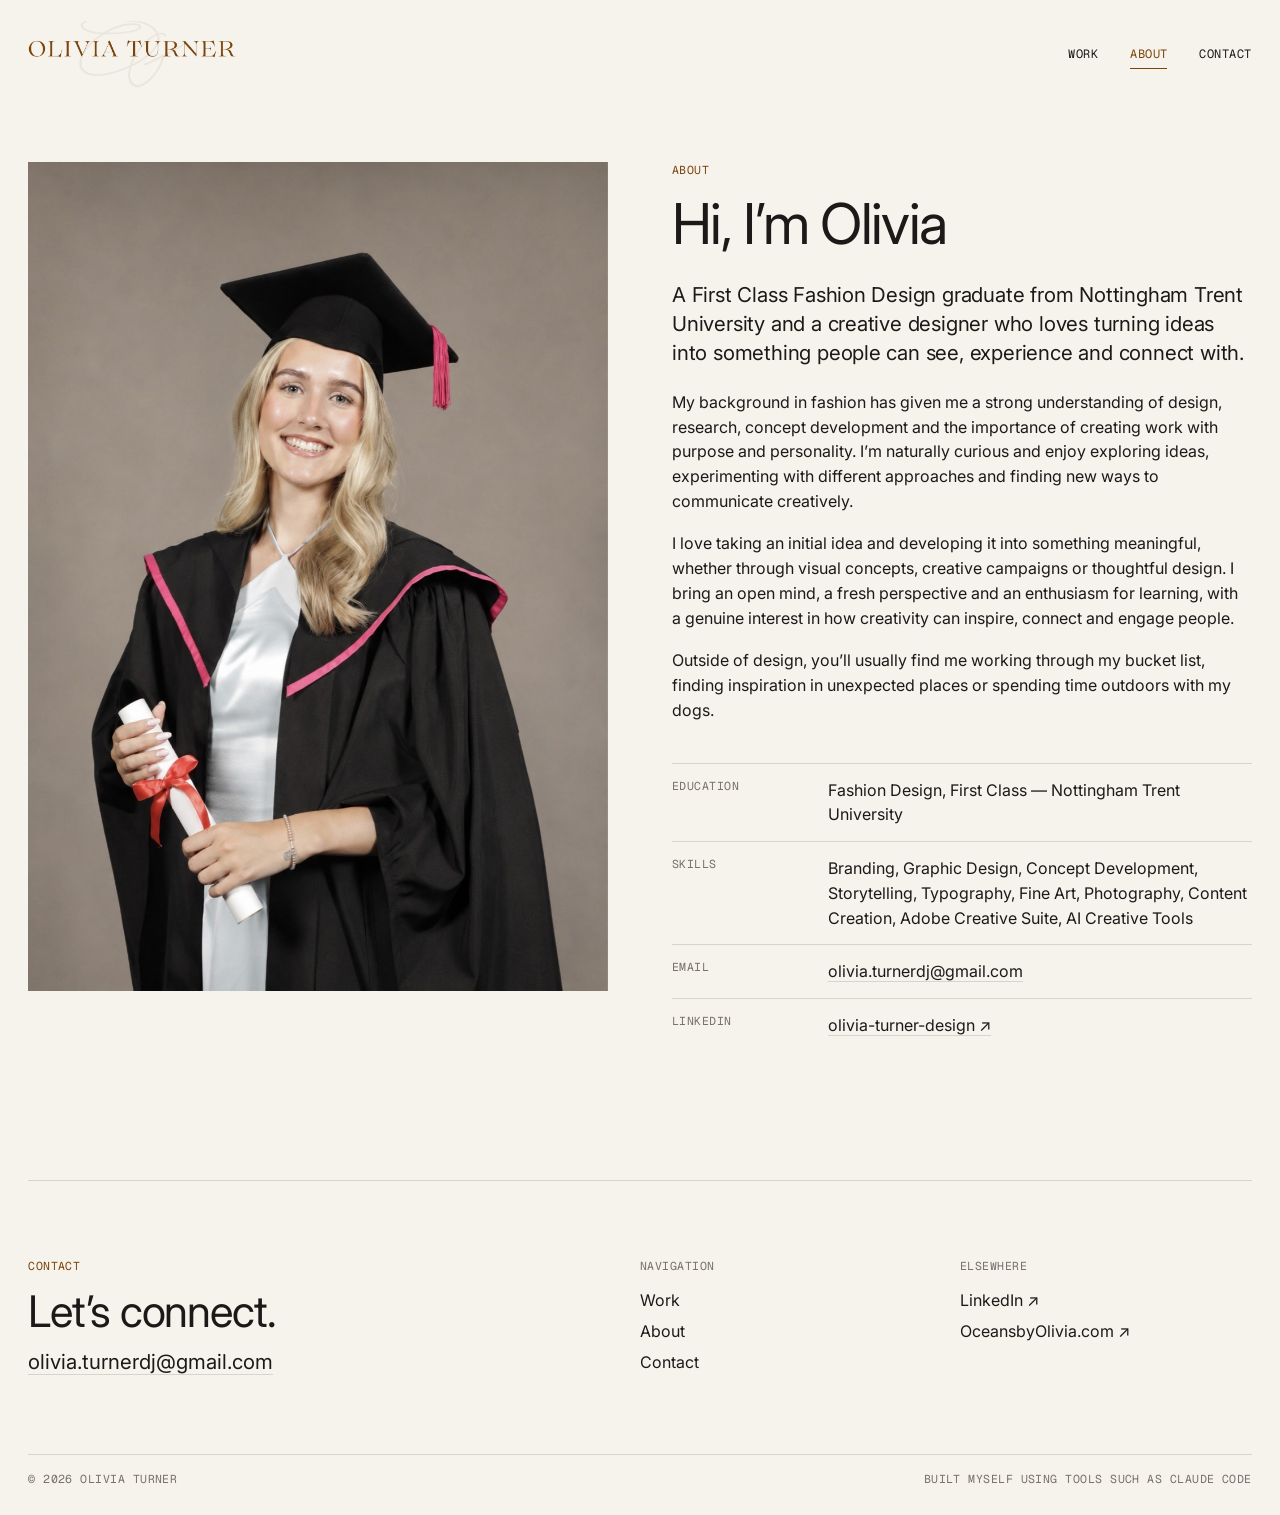
==== commit 87ab5f21: "Add The Reformer Room and redesign the homepage - New interior design case study, The Reformer Room " ====
--- a/about.html
+++ b/about.html
@@ -45,23 +45,23 @@
         can see, experience and connect with.
       </p>
       <p>
-        My degree gave me a strong foundation in design, but my creativity has
-        never fitted into just one area. I enjoy graphic design, branding,
-        illustration, creative direction and developing visual concepts. I am
-        naturally curious and love learning new skills, especially when a
-        project gives me the chance to try something different.
+        My background in fashion has given me a strong understanding of design,
+        research, concept development and the importance of creating work with
+        purpose and personality. I’m naturally curious and enjoy exploring
+        ideas, experimenting with different approaches and finding new ways to
+        communicate creatively.
       </p>
       <p>
-        What I enjoy most is starting with a small idea and seeing where it can
-        go. I like researching, sketching, experimenting and working things out
-        as I go. Sometimes the final result is completely different from where I
-        started, and that is often the most exciting part.
+        I love taking an initial idea and developing it into something
+        meaningful, whether through visual concepts, creative campaigns or
+        thoughtful design. I bring an open mind, a fresh perspective and an
+        enthusiasm for learning, with a genuine interest in how creativity can
+        inspire, connect and engage people.
       </p>
       <p>
-        I’m drawn to creative work that has personality, tells a story and makes
-        people feel something. Outside of designing, I’m usually working through
-        my bucket list, finding inspiration in unexpected places or spending
-        time in nature with my dogs.
+        Outside of design, you’ll usually find me working through my bucket
+        list, finding inspiration in unexpected places or spending time outdoors
+        with my dogs.
       </p>
 
       <dl class="about-facts">
--- a/css/style.css
+++ b/css/style.css
@@ -170,20 +170,68 @@
   scroll-margin-top: 104px; /* keep "Selected work" clear of the sticky header */
 }
 
+/* Featured project: a large landscape image with its text underneath. */
+.feature {
+  display: block;
+  padding-top: clamp(16px, 3vw, 40px);
+}
+
+.feature-media {
+  position: relative;
+  display: block;
+  aspect-ratio: 12 / 5;
+  overflow: hidden;
+  background: var(--panel);
+}
+
+.feature-text {
+  display: flex;
+  flex-direction: column;
+  gap: 10px;
+  max-width: 44em;
+  padding-top: 20px;
+}
+
+.feature-title {
+  font-size: clamp(30px, 3.4vw, 50px);
+  font-weight: 300;
+  line-height: 1;
+  letter-spacing: -0.045em;
+  transition: color 0.2s;
+}
+
+.feature-desc {
+  max-width: 30em;
+  font-size: 15px;
+  line-height: 1.55;
+  opacity: 0.8;
+}
+
+.feature-link {
+  align-self: flex-start;
+  margin-top: 8px;
+  padding-bottom: 3px;
+  border-bottom: 1px solid currentColor;
+  font-size: 14px;
+  transition: color 0.2s;
+}
+
+/* The other projects: two at half width (square), then three at a third (4:5). */
 .work-grid {
   display: grid;
   grid-template-columns: repeat(6, minmax(0, 1fr));
-  gap: 56px var(--gap);
-}
-
-/* First two (FÔLD, OCEANS by OLIVIA) lead at half width; the rest at a third.
-   All covers are 4:5 portrait. */
+  gap: clamp(48px, 6vw, 88px) var(--gutter);
+  margin-top: clamp(56px, 6vw, 96px);
+}
+
 .cover {
+  display: block;
+}
+.cover--half {
+  grid-column: span 3;
+}
+.cover--third {
   grid-column: span 2;
-  display: block;
-}
-.cover--lead {
-  grid-column: span 3;
 }
 
 .cover-media {
@@ -193,8 +241,12 @@
   overflow: hidden;
   background: var(--panel);
 }
-
-.cover-media img {
+.cover--half .cover-media {
+  aspect-ratio: 1 / 1;
+}
+
+.cover-media img,
+.feature-media img {
   position: absolute;
   inset: 0;
   width: 100%;
@@ -203,32 +255,50 @@
   transition: opacity 0.5s ease, transform 0.9s cubic-bezier(0.2, 0.7, 0.2, 1);
 }
 
-.cover-media .cover-alt {
+.cover-alt {
   opacity: 0;
 }
 
+/* Featured hover image: the whole-floor model cutaway, shown uncropped on
+   white (its own background colour) so no part of the plan is cut off. */
+.feature-media .feature-plan {
+  object-fit: contain;
+  background: #fff;
+}
+
 .cover-info {
   display: flex;
   flex-direction: column;
-  gap: 4px;
-  padding-top: 12px;
+  gap: 5px;
+  padding-top: 14px;
 }
 
 .cover-title {
-  font-size: 17px;
-  font-weight: 500;
-  letter-spacing: -0.01em;
+  font-size: clamp(18px, 1.5vw, 22px);
+  font-weight: 400;
+  letter-spacing: -0.015em;
   transition: color 0.2s;
 }
 
+.cover-num {
+  font-family: "Geist Mono", ui-monospace, monospace;
+  font-size: 12px;
+  letter-spacing: 0.08em;
+  color: var(--accent);
+}
+
 @media (hover: hover) {
-  .cover:hover .cover-media img {
+  .cover:hover .cover-media img,
+  .feature:hover .feature-media img {
     transform: scale(1.02);
   }
-  .cover:hover .cover-media .cover-alt {
+  .cover:hover .cover-alt,
+  .feature:hover .cover-alt {
     opacity: 1;
   }
-  .cover:hover .cover-title {
+  .cover:hover .cover-title,
+  .feature:hover .feature-title,
+  .feature:hover .feature-link {
     color: var(--accent);
   }
 }
@@ -464,6 +534,11 @@
   padding-bottom: clamp(48px, 7vw, 104px);
 }
 
+/* Rows linked to directly (#id) stop clear of the sticky header. */
+.p-row[id] {
+  scroll-margin-top: 110px;
+}
+
 .p-row + .p-row {
   margin-top: var(--gap);
 }
@@ -695,21 +770,6 @@
 
 /* ─────────────────────────────── Tablet */
 @media (max-width: 960px) {
-  .work-grid {
-    grid-template-columns: repeat(2, minmax(0, 1fr));
-    gap: 40px var(--gap);
-  }
-  .cover {
-    grid-column: span 1;
-  }
-  /* FÔLD leads full width; the other four sit two by two. */
-  .cover:first-child {
-    grid-column: 1 / -1;
-  }
-  .cover:first-child .cover-media {
-    aspect-ratio: 3 / 2;
-  }
-
   .p-facts {
     grid-template-columns: repeat(2, minmax(0, 1fr));
   }
@@ -740,11 +800,18 @@
     font-size: 11px;
   }
 
+  /* One column; the featured image becomes 4:3, the covers 4:5. */
+  .feature-media {
+    aspect-ratio: 4 / 3;
+  }
   .work-grid {
     grid-template-columns: 1fr;
   }
-  .cover:first-child .cover-media,
-  .cover-media {
+  .cover--half,
+  .cover--third {
+    grid-column: 1;
+  }
+  .cover--half .cover-media {
     aspect-ratio: 4 / 5;
   }
 
